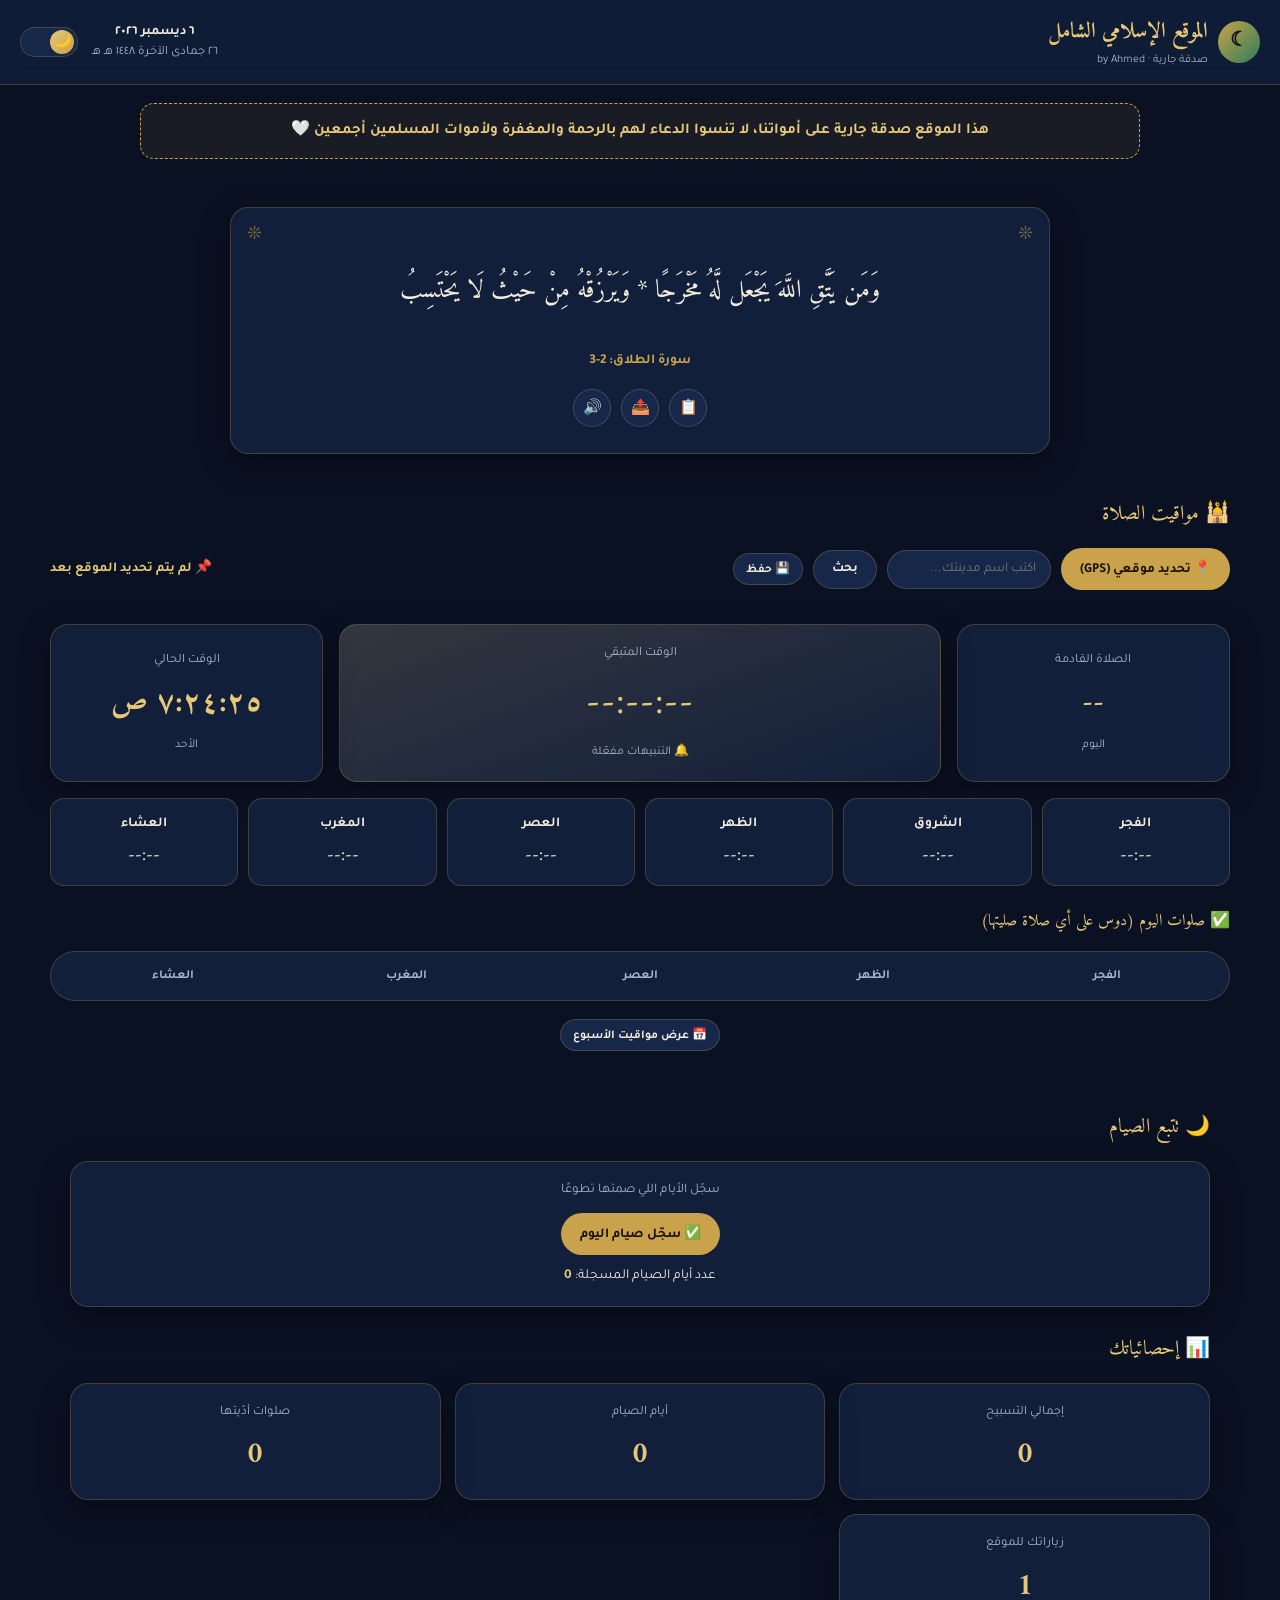
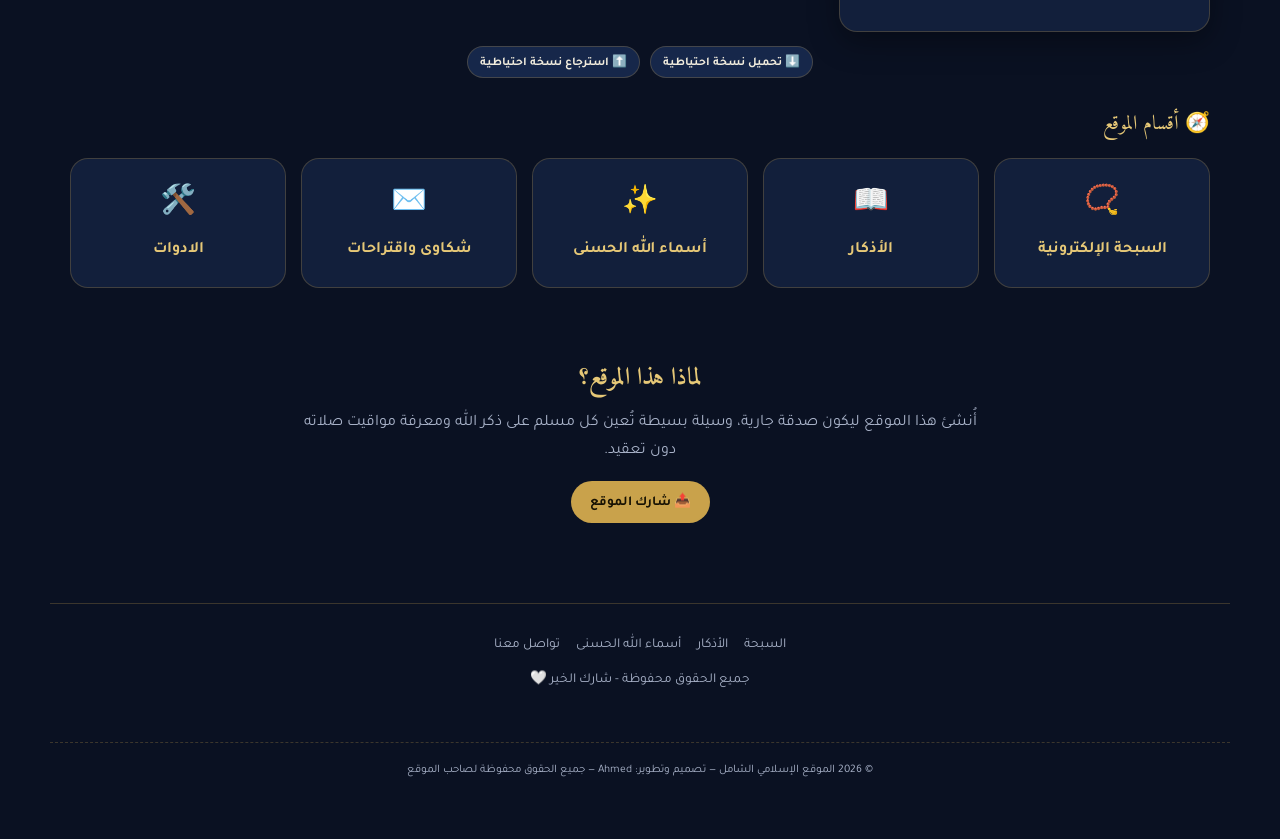
==== index.html @ 8b656dc0 "Update index.html" ====
<!DOCTYPE html>
<html lang="ar" dir="rtl">
<head>
<meta charset="UTF-8">
<meta name="viewport" content="width=device-width, initial-scale=1.0">
<title id="pageTitle">الرفيق للعبادات</title>
<link rel="icon" href="images/alrafeq.jpeg"
<meta name="description" content="موقع إسلامي شامل: مواقيت الصلاة حسب موقعك، سبحة إلكترونية، أذكار، أسماء الله الحسنى، وآيات يومية في مكان واحد.">
<meta name="author" content="Ahmed">
<link rel="manifest" href="manifest.json?v=5">
<meta name="theme-color" content="#c9a24b">
<link rel="stylesheet" href="style.css?v=5">
<!--
  هذا الموقع من إنشاء وتصميم: أحمد (Ahmed)
  جميع الحقوق محفوظة © 2026 - يُمنع نسخ أو إعادة نشر هذا الموقع دون إذن صاحبه
-->
  <meta name="google-site-verification" content="Eki-u81I8eUBsj-ojE4woTypHLMoVRRAi8y-f43pErY" />
</head>
<body data-theme="dark">

<header class="site-header">
  <div class="header-inner">
    <div class="brand">
      <div class="brand-emblem">☾</div>
      <div>
        <div class="brand-name">الموقع الإسلامي الشامل</div>
        <div class="brand-tag">صدقة جارية &middot; by Ahmed</div>
      </div>
    </div>
    <div class="header-controls">
      <div class="header-date">
        <b id="gregorianDate">--/--/----</b>
        <span id="hijriDate">-- -- ----هـ</span>
      </div>
      <button class="theme-toggle" id="themeToggle" aria-label="تبديل الوضع">
        <span class="knob"><i id="themeIcon">🌙</i></span>
      </button>
    </div>
  </div>
</header>

<div class="container">
  <div class="sadaqa-banner">
    هذا الموقع صدقة جارية على أمواتنا، لا تنسوا الدعاء لهم بالرحمة والمغفرة ولأموات المسلمين أجمعين 🤍
  </div>
</div>

<div class="container">
  <div class="eid-banner" id="eidBanner">
    اللَّهُ أَكْبَرُ اللَّهُ أَكْبَرُ لَا إِلَٰهَ إِلَّا اللَّهُ، وَاللَّهُ أَكْبَرُ، اللَّهُ أَكْبَرُ وَلِلَّهِ الْحَمْدُ 🌙 عيدكم مبارك
  </div>
</div>

<div class="container">
  <div class="ramadan-banner" id="ramadanBanner">
    🌙 رمضان مبارك، تقبل الله منا ومنكم الصيام والقيام
  </div>
</div>

<!-- 1. الآيات -->
<section class="verse-section container">
  <div class="verse-card">
    <div class="verse-text" id="verseText">جاري التحميل...</div>
    <div class="verse-source" id="verseSource"></div>
    <div class="verse-actions">
      <button class="icon-btn" id="copyVerseBtn" title="نسخ">📋</button>
      <button class="icon-btn" id="shareVerseBtn" title="مشاركة">📤</button>
      <button class="icon-btn" id="listenVerseBtn" title="استماع">🔊</button>
    </div>
  </div>
</section>

<!-- 2. مواقيت الصلاة -->
<section class="prayer-section container">
  <div class="section-title">🕌 مواقيت الصلاة</div>

  <div class="prayer-top">
    <div class="location-controls">
      <button class="btn primary" id="gpsBtn">📍 تحديد موقعي (GPS)</button>
      <input type="text" class="city-input" id="cityInput" placeholder="اكتب اسم مدينتك...">
      <button class="btn" id="citySearchBtn">بحث</button>
      <button class="btn small" id="saveCityBtn">💾 حفظ</button>
    </div>
    <div class="location-label" id="currentLocationLabel">📌 لم يتم تحديد الموقع بعد</div>
  </div>

  <div class="saved-cities" id="savedCitiesRow"></div>

  <div class="prayer-flex">
    <div class="side-card">
      <span class="label">الصلاة القادمة</span>
      <span class="value" id="nextPrayerName">--</span>
      <span class="sub">اليوم</span>
    </div>
    <div class="side-card next-prayer-card">
      <span class="label">الوقت المتبقي</span>
      <span class="countdown" id="countdownDisplay">--:--:--</span>
      <span class="sub" id="dndSub">🔔 التنبيهات مفعّلة</span>
    </div>
    <div class="side-card">
      <span class="label">الوقت الحالي</span>
      <span class="value" id="clockNow">--:--:--</span>
      <span class="sub" id="dayName">--</span>
    </div>
  </div>

  <div class="times-grid" id="timesGrid" style="margin-top:16px;">
    <div class="time-cell"><div class="p-name">الفجر</div><div class="p-time" id="t-fajr">--:--</div></div>
    <div class="time-cell"><div class="p-name">الشروق</div><div class="p-time" id="t-sunrise">--:--</div></div>
    <div class="time-cell"><div class="p-name">الظهر</div><div class="p-time" id="t-dhuhr">--:--</div></div>
    <div class="time-cell"><div class="p-name">العصر</div><div class="p-time" id="t-asr">--:--</div></div>
    <div class="time-cell"><div class="p-name">المغرب</div><div class="p-time" id="t-maghrib">--:--</div></div>
    <div class="time-cell"><div class="p-name">العشاء</div><div class="p-time" id="t-isha">--:--</div></div>
  </div>

  <div class="progress-section">
    <div class="section-title" style="font-size:1rem;">✅ صلوات اليوم (دوس على أي صلاة صليتها)</div>
    <div class="progress-bar-wrap" id="progressBar">
      <button class="progress-step" data-prayer="fajr">الفجر</button>
      <button class="progress-step" data-prayer="dhuhr">الظهر</button>
      <button class="progress-step" data-prayer="asr">العصر</button>
      <button class="progress-step" data-prayer="maghrib">المغرب</button>
      <button class="progress-step" data-prayer="isha">العشاء</button>
    </div>
  </div>

  <div class="weekly-toggle">
    <button class="btn small" id="weeklyToggleBtn">📅 عرض مواقيت الأسبوع</button>
  </div>
  <div class="weekly-table-wrap" id="weeklyTableWrap">
    <table class="weekly" id="weeklyTable">
      <thead><tr><th>اليوم</th><th>الفجر</th><th>الظهر</th><th>العصر</th><th>المغرب</th><th>العشاء</th></tr></thead>
      <tbody id="weeklyTableBody"></tbody>
    </table>
  </div>

  <div class="friday-banner" id="fridayBanner">
    🌙 اليوم جمعة مباركة، أكثروا من الصلاة على النبي ﷺ ولا تنسوا قراءة سورة الكهف
  </div>
</section>

<!-- 3. تتبع الصيام -->
<section class="container" style="margin-top:26px;">
  <div class="section-title">🌙 تتبع الصيام</div>
  <div class="tool-card" style="max-width:100%; text-align:center;">
    <p style="font-size:.82rem; color:var(--text-dim); margin-bottom:10px;">سجّل الأيام اللي صمتها تطوعًا</p>
    <button class="btn primary" id="markFastingBtn">✅ سجّل صيام اليوم</button>
    <p style="margin-top:10px; font-size:.85rem;">عدد أيام الصيام المسجلة: <b id="fastingCount" style="color:var(--gold-bright);">0</b></p>
  </div>
</section>

<!-- 4. إحصائيات -->
<section class="container" style="margin-top:26px;">
  <div class="section-title">📊 إحصائياتك</div>
  <div class="stats-grid">
    <div class="side-card"><span class="label">إجمالي التسبيح</span><span class="value" id="statTasbih">0</span></div>
    <div class="side-card"><span class="label">أيام الصيام</span><span class="value" id="statFasting">0</span></div>
    <div class="side-card"><span class="label">صلوات أدّيتها</span><span class="value" id="statPrayers">0</span></div>
    <div class="side-card"><span class="label">زياراتك للموقع</span><span class="value" id="statVisits">0</span></div>
  </div>
  <div class="backup-row">
    <button class="btn small" id="exportStatsBtn">⬇️ تحميل نسخة احتياطية</button>
    <button class="btn small" id="importStatsBtn">⬆️ استرجاع نسخة احتياطية</button>
    <input type="file" id="importStatsFile" accept=".json" style="display:none;">
  </div>
</section>

<!-- 5. أقسام الموقع -->
<section class="container" style="margin-top:30px;">
  <div class="section-title">🧭 أقسام الموقع</div>
  <div class="nav-cards">
    <a class="nav-card" href="tasbih.html"><div class="emoji">📿</div><div class="title">السبحة الإلكترونية</div></a>
    <a class="nav-card" href="azkar.html"><div class="emoji">📖</div><div class="title">الأذكار</div></a>
    <a class="nav-card" href="asma.html"><div class="emoji">✨</div><div class="title">أسماء الله الحسنى</div></a>
    <a class="nav-card" href="contact.html"><div class="emoji">✉️</div><div class="title">شكاوى واقتراحات</div></a>
    <a class="nav-card" href="tools.html"><div class="emoji">🛠️</div><div class="title">الادوات</div></a> 
  </div>
</section>

<section class="container why-section">
  <h2>لماذا هذا الموقع؟</h2>
  <p>أُنشئ هذا الموقع ليكون صدقة جارية، وسيلة بسيطة تُعين كل مسلم على ذكر الله ومعرفة مواقيت صلاته دون تعقيد.</p>
  <button class="btn primary" id="shareSiteBtn" style="margin-top:16px;">📤 شارك الموقع</button>
</section>

<footer class="site-footer container">
  <div class="footer-links">
    <a href="tasbih.html">السبحة</a>
    <a href="azkar.html">الأذكار</a>
    <a href="asma.html">أسماء الله الحسنى</a>
    <a href="contact.html">تواصل معنا</a>
  </div>
  <p>جميع الحقوق محفوظة - شارك الخير 🤍</p>
</footer>

<div class="copyright-footer container">
  © 2026 الموقع الإسلامي الشامل — تصميم وتطوير: Ahmed — جميع الحقوق محفوظة لصاحب الموقع
</div>

<div class="toast" id="toastBox"></div>

<audio id="audioMohamed" src="audio/Mohamed.mp3" preload="auto"></audio>
<audio id="audioAdhan" src="audio/azan.mp3" preload="auto"></audio>
<audio id="audioNearFajr" src="audio/fajr_near.mp3" preload="auto"></audio>
<audio id="audioNearDhuhr" src="audio/dhuhr_near.mp3" preload="auto"></audio>
<audio id="audioNearAsr" src="audio/asr_near.mp3" preload="auto"></audio>
<audio id="audioNearMaghrib" src="audio/maghrib_near.mp3" preload="auto"></audio>
<audio id="audioNearIsha" src="audio/isha_near.mp3" preload="auto"></audio>
<script src="script.js?v=5"></script>
</body>
</html>
---- style.css ----
/* ===================================================================
   الموقع الإسلامي الشامل - style.css
   نظام الألوان: أزرق ليلي غامق + دهبي هادي + أخضر زيتوني (وضع ليلي)
                 ورقي/عاجي + دهبي هادي (وضع نهاري)
=================================================================== */

@import url('https://fonts.googleapis.com/css2?family=Amiri:wght@400;700&family=Tajawal:wght@300;400;500;700;900&display=swap');

:root{
  /* -------- Dark (default) -------- */
  --bg-1:#0a1122;
  --bg-2:#101b33;
  --bg-gradient: radial-gradient(1200px 600px at 80% -10%, #16233f 0%, transparent 60%),
                 linear-gradient(180deg, #0a1122 0%, #0d1730 100%);
  --surface: #121f3b;
  --surface-2: #16274a;
  --border: rgba(201,162,75,.25);
  --text: #f1ecdd;
  --text-dim: #a9b3c9;
  --gold: #c9a24b;
  --gold-bright: #e6c877;
  --green: #2e7d5b;
  --green-bright:#3fa578;
  --danger:#c0524a;
  --shadow: 0 10px 30px rgba(0,0,0,.35);
  --radius: 18px;
  --font-display: 'Amiri', serif;
  --font-body: 'Tajawal', sans-serif;
}

[data-theme="light"]{

  /* 🎯 خلفية شبه الصورة بالظبط */
  --bg-1: #f3f4f6;
  --bg-2: #e5e7eb;

  /* ❌ مفيش جراديانت عشان ميبهتش */
  --bg-gradient: none;

  /* 📦 الكروت */
  --surface: #ffffff;
  --surface-2: #f9fafb;

  /* ✍️ النص */
  --text: #1f2937;
  --text-dim: #6b7280;

  /* 🌿 أخضر إسلامي */
  --green: #006c35;
  --green-bright: #009e60;

  /* 🟡 الأصفر */
  --gold: #facc15;
  --gold-bright: #fbbf24;

  --border: #e5e7eb;
  --danger: #ef4444;

  --shadow: 0 5px 15px rgba(0,0,0,0.05);
}
*{ box-sizing:border-box; margin:0; padding:0; }

html{ scroll-behavior:smooth; }

body{
  font-family: var(--font-body);
  background:  var(--bg-1);
  background-attachment: fixed;
  color: var(--text);
  direction: rtl;
  line-height:1.7;
  transition: background .5s ease, color .5s ease;
  min-height:100vh;
  padding-bottom: 40px;
}

a{ color:inherit; text-decoration:none; }
ul{ list-style:none; }
button{ font-family:inherit; cursor:pointer; border:none; background:none; color:inherit; }
img{ max-width:100%; display:block; }

::selection{ background: var(--gold); color:#100c02; }

:focus-visible{ outline: 2px solid var(--gold-bright); outline-offset: 3px; border-radius: 6px; }

.container{ max-width: 1180px; margin: 0 auto; padding: 0 20px; }

/* =============== خط زخرفي فاصل =============== */
.ornament-divider{
  display:flex; align-items:center; gap:12px; justify-content:center;
  color: var(--gold); opacity:.8; margin: 8px 0;
}
.ornament-divider::before, .ornament-divider::after{
  content:''; flex:1; height:1px;
  background: linear-gradient(90deg, transparent, var(--border), transparent);
}

/* =============== Header =============== */
.site-header{
  position: sticky; top:0; z-index: 50;
  backdrop-filter: blur(10px);
  background: color-mix(in srgb, var(--surface) 82%, transparent);
  border-bottom: 1px solid var(--border);
}
.header-inner{
  display:flex; align-items:center; justify-content:space-between;
  padding: 14px 20px; gap: 16px; flex-wrap: wrap;
}
.brand{ display:flex; align-items:center; gap:10px; }
.brand-emblem{
  width:42px; height:42px; border-radius:50%;
  display:flex; align-items:center; justify-content:center;
  background: linear-gradient(135deg, var(--gold), var(--green));
  color:#12100a; font-size:20px; font-weight:900; font-family: var(--font-display);
}
.brand-name{ font-family: var(--font-display); font-size: 1.35rem; font-weight:700; color: var(--gold-bright); }
.brand-tag{ font-size:.72rem; color: var(--text-dim); }

.header-controls{ display:flex; align-items:center; gap:14px; }

.header-date{ text-align:center; font-size:.8rem; color: var(--text-dim); line-height:1.5; }
.header-date b{ color: var(--text); font-weight:700; display:block; font-size:.85rem; }

/* -------- زرار الهلال/الشمس -------- */
.theme-toggle{
  position: relative; width:58px; height:30px; border-radius:20px;
  background: var(--surface-2); border:1px solid var(--border);
  display:flex; align-items:center; padding:3px;
}
.theme-toggle .knob{
  width:24px; height:24px; border-radius:50%;
  background: linear-gradient(135deg, var(--gold-bright), var(--gold));
  display:flex; align-items:center; justify-content:center; font-size:13px;
  transition: transform .45s cubic-bezier(.68,-0.4,.27,1.4), background .4s ease;
  transform: translateX(0);
}
[data-theme="light"] .theme-toggle .knob{ transform: translateX(-28px); background: linear-gradient(135deg, #ffd76a, #ffb347); }
.theme-toggle .knob i{ transition: transform .4s ease, opacity .3s; }

/* =============== Sadaqa Banner =============== */
.sadaqa-banner{
  margin: 18px auto; max-width: 1000px;
  border: 1px dashed var(--gold);
  border-radius: 14px;
  padding: 14px 18px;
  text-align:center;
  background: color-mix(in srgb, var(--gold) 8%, transparent);
  color: var(--gold-bright);
  font-weight:700;
  font-size: .95rem;
}

/* =============== Verse / Hadith Rotator =============== */
.verse-section{ padding: 30px 0 10px; }
.verse-card{
  position:relative;
  max-width: 820px; margin: 0 auto;
  background: var(--surface);
  border: 1px solid var(--border);
  border-radius: var(--radius);
  box-shadow: var(--shadow);
  padding: 38px 30px 26px;
  text-align:center;
  overflow:hidden;
}
.verse-card::before, .verse-card::after{
  content:'❊'; position:absolute; color:var(--gold); opacity:.5; font-size:1.1rem;
}
.verse-card::before{ top:14px; right:16px; }
.verse-card::after{ top:14px; left:16px; }
.verse-text{
  font-family: var(--font-display);
  font-size: clamp(1.15rem, 2.4vw, 1.6rem);
  color: var(--text);
  min-height: 90px;
  display:flex; align-items:center; justify-content:center;
  transition: opacity .5s ease, transform .5s ease;
}
.verse-text.fade{ opacity:0; transform: translateY(6px); }
.verse-source{ margin-top:14px; color: var(--gold); font-size:.85rem; font-weight:700; }
.verse-actions{ display:flex; gap:10px; justify-content:center; margin-top:16px; }
.icon-btn{
  width:38px; height:38px; border-radius:50%;
  background: var(--surface-2); border:1px solid var(--border);
  display:flex; align-items:center; justify-content:center;
  transition: transform .2s ease, background .2s ease; font-size:.95rem;
}
.icon-btn:hover{ transform: translateY(-2px); background: color-mix(in srgb, var(--gold) 18%, var(--surface-2)); }

/* =============== Prayer Times Section =============== */
.prayer-section{ padding: 34px 0; }
.prayer-top{
  display:flex; flex-wrap:wrap; align-items:center; justify-content:space-between; gap:16px;
  margin-bottom: 18px;
}
.location-controls{ display:flex; gap:10px; flex-wrap:wrap; align-items:center; }
.btn{
  padding:10px 18px; border-radius: 30px; font-weight:700; font-size:.85rem;
  border:1px solid var(--border); background: var(--surface-2); color: var(--text);
  display:inline-flex; align-items:center; gap:8px; transition: all .25s ease;
}
.btn:hover{ background: var(--gold); color:#171203; border-color: var(--gold); }
.btn.primary{ background: var(--gold); color:#171203; }
.btn.primary:hover{ background: var(--gold-bright); }
.btn.small{ padding:7px 12px; font-size:.75rem; }
.city-input{
  padding:10px 14px; border-radius:30px; border:1px solid var(--border);
  background: var(--surface-2); color:var(--text); font-family:inherit; min-width:160px;
}
.location-label{ font-size:.85rem; color: var(--gold-bright); font-weight:700; }

.prayer-flex{
  display:grid; grid-template-columns: 1fr 2.2fr 1fr; gap:16px; align-items:stretch;
}
@media (max-width: 480px){
  .prayer-flex{ grid-template-columns: 1fr 1.6fr 1fr; gap:8px; }
  .side-card{ padding:10px 6px; }
  .side-card .value{ font-size:1.1rem; }
  .countdown{ font-size:1.35rem; }
  .side-card .label{ font-size:.65rem; }
  .side-card .sub{ font-size:.62rem; }
}

.side-card{
  background: var(--surface); border:1px solid var(--border); border-radius: var(--radius);
  padding: 18px; display:flex; flex-direction:column; align-items:center; justify-content:center;
  gap:6px; text-align:center; box-shadow: var(--shadow);
}
.side-card .label{ color: var(--text-dim); font-size:.8rem; }
.side-card .value{ font-family: var(--font-display); font-size: 1.9rem; color: var(--gold-bright); font-weight:700; }
.side-card .sub{ font-size:.75rem; color: var(--text-dim); }

.next-prayer-card{ background: linear-gradient(160deg, color-mix(in srgb, var(--gold) 18%, var(--surface)), var(--surface)); }
.countdown{ font-family: var(--font-display); font-size: 2.4rem; color: var(--gold-bright); letter-spacing: 1px; }

/* -------- مواقيت الصلاة: تفضل صف واحد زي الشاشة الكبيرة، وتتحول لسحب أفقي على الموبايل بدل ما تترتب عمودين -------- */
.times-grid{
  display:grid; grid-template-columns: repeat(6, 1fr); gap:10px;
}
@media (max-width: 700px){
  .times-grid{
    display:flex; overflow-x:auto; gap:8px; padding-bottom:6px;
    -webkit-overflow-scrolling: touch; scrollbar-width: thin;
  }
  .times-grid .time-cell{ min-width: 82px; flex-shrink:0; }
}
.time-cell{
  background: var(--surface); border:1px solid var(--border); border-radius: 14px;
  padding: 14px 6px; text-align:center; transition: all .3s ease;
}
.time-cell.active{
  background: linear-gradient(160deg, var(--gold), var(--gold-bright)); color:#171203; border-color: transparent;
  transform: translateY(-3px); box-shadow: var(--shadow);
}
.time-cell .p-name{ font-size:.85rem; font-weight:700; }
.time-cell .p-time{ font-family: var(--font-display); font-size:1.15rem; margin-top:4px; }

/* =============== Daily progress bar =============== */
.progress-section{ margin-top:22px; }
.progress-bar-wrap{
  background: var(--surface); border:1px solid var(--border); border-radius: 40px;
  padding: 8px; display:flex; gap:6px;
}
.progress-step{
  flex:1; text-align:center; padding:9px 4px; border-radius: 30px; font-size:.78rem; font-weight:700;
  background: transparent; color: var(--text-dim); transition: all .25s ease;
}
.progress-step.done{ background: linear-gradient(135deg, var(--green), var(--green-bright)); color:#fff; }

/* =============== Weekly table =============== */
.weekly-toggle{ text-align:center; margin-top:18px; }
.weekly-table-wrap{ overflow-x:auto; margin-top:14px; display:none; }
.weekly-table-wrap.open{ display:block; }
table.weekly{ width:100%; border-collapse: collapse; background: var(--surface); border-radius: var(--radius); overflow:hidden; }
table.weekly th, table.weekly td{ padding:10px 8px; text-align:center; font-size:.8rem; border-bottom:1px solid var(--border); }
table.weekly th{ background: var(--surface-2); color: var(--gold-bright); }

/* =============== Friday Banner =============== */
.friday-banner{
  display:none; margin-top:20px; text-align:center; padding:16px; border-radius: var(--radius);
  background: linear-gradient(135deg, color-mix(in srgb, var(--green) 25%, transparent), transparent);
  border: 1px solid var(--green);
  color: var(--green-bright); font-weight:700;
}
.friday-banner.show{ display:block; }

/* =============== Duha toast / generic toast =============== */
.toast{
  position: fixed; bottom: 22px; right: 22px; z-index: 200;
  background: var(--surface); border:1px solid var(--gold); border-radius: 14px;
  padding: 14px 18px; box-shadow: var(--shadow); max-width: 300px;
  transform: translateY(120%); opacity:0; transition: all .4s cubic-bezier(.2,.9,.3,1.2);
  font-size:.85rem;
}
.toast.show{ transform: translateY(0); opacity:1; }

/* =============== Quick tools (date converter + DND) =============== */
.tools-row{ display:flex; gap:14px; flex-wrap:wrap; margin-top:24px; }
.tool-card{
  flex:1; min-width:240px; background: var(--surface); border:1px solid var(--border);
  border-radius: var(--radius); padding: 18px; box-shadow: var(--shadow);
}
.tool-card h3{ font-family: var(--font-display); color: var(--gold-bright); margin-bottom:10px; font-size:1.05rem; }
.tool-card input, .tool-card select{
  width:100%; padding:9px 12px; border-radius:10px; border:1px solid var(--border);
  background: var(--surface-2); color: var(--text); margin-bottom:8px; font-family:inherit;
}
.dnd-row{ display:flex; align-items:center; justify-content:space-between; }
.switch{ position:relative; width:46px; height:26px; border-radius:20px; background:var(--surface-2); border:1px solid var(--border); }
.switch .dot{ position:absolute; top:2px; right:2px; width:20px; height:20px; border-radius:50%; background:var(--gold); transition: transform .3s ease; }
.switch.active .dot{ transform: translateX(-20px); background:var(--green-bright); }

/* =============== Why this site =============== */
.why-section{ margin-top: 40px; text-align:center; padding: 30px 0; }
.why-section h2{ font-family: var(--font-display); color: var(--gold-bright); font-size:1.5rem; margin-bottom:12px; }
.why-section p{ max-width:700px; margin:0 auto; color: var(--text-dim); }

/* =============== Quick nav cards =============== */
.nav-cards{ display:grid; grid-template-columns: repeat(auto-fit, minmax(200px,1fr)); gap:15px; }
@media (max-width: 480px){
  .nav-cards{ grid-template-columns: repeat(2, 1fr); gap:10px; }
  .nav-card{ padding: 16px 8px; }
  .nav-card .emoji{ font-size:1.4rem; margin-bottom:4px; }
  .nav-card .title{ font-size:.82rem; }
}
.nav-card{
  background: var(--surface); border:1px solid var(--border); border-radius: var(--radius);
  padding: 22px 12px; text-align:center; transition: all .3s ease;
}
.nav-card:hover{ transform: translateY(-5px); border-color: var(--gold); box-shadow: var(--shadow); }
.nav-card .emoji{ font-size:1.8rem; margin-bottom:8px; }
.nav-card .title{ font-weight:700; color: var(--gold-bright); }

/* =============== Footer =============== */
.site-footer{
  margin-top: 50px; padding: 30px 0; text-align:center;
  border-top: 1px solid var(--border); color: var(--text-dim); font-size:.85rem;
}
.footer-links{ display:flex; gap:16px; justify-content:center; margin-bottom:12px; flex-wrap:wrap; }
.footer-links a:hover{ color: var(--gold); }

/* =============== Section title =============== */
.section-title{
  display:flex; align-items:center; gap:10px; margin-bottom:16px;
  font-family: var(--font-display); font-size:1.25rem; color: var(--gold-bright);
}

/* Animations */
@keyframes pulse{ 0%,100%{ opacity:1 } 50%{ opacity:.55 } }
.pulse{ animation: pulse 2s ease-in-out infinite; }

@media (prefers-reduced-motion: reduce){
  *{ animation-duration: .001s !important; transition-duration: .001s !important; }
}

/* =============== إضافات المرحلة الشاملة =============== */

.eid-banner, .ramadan-banner{
  display:none; margin: 14px auto; max-width: 1000px; text-align:center;
  padding: 16px; border-radius: 14px; font-weight:700;
  background: linear-gradient(135deg, color-mix(in srgb, var(--green) 20%, transparent), color-mix(in srgb, var(--gold) 15%, transparent));
  border: 1px solid var(--gold); color: var(--gold-bright);
}
.eid-banner.show, .ramadan-banner.show{ display:block; }
.ramadan-times{ margin-top:8px; font-size:.85rem; color: var(--text-dim); font-weight:400; }

.qibla-card{ background: var(--surface); border:1px solid var(--border); border-radius: var(--radius); padding: 24px; text-align:center; box-shadow: var(--shadow); }
.qibla-compass{ margin-top:20px; }
.qibla-compass.hidden{ display:none; }
.compass-circle{
  width: 180px; height: 180px; border-radius: 50%; margin: 0 auto;
  border: 3px solid var(--gold); position:relative; background: var(--surface-2);
  display:flex; align-items:center; justify-content:center;
}
.compass-needle{ font-size: 2rem; position:absolute; top:8px; transition: transform .3s ease; }
#qiblaDegree{ margin-top:14px; font-family: var(--font-display); font-size:1.3rem; color: var(--gold-bright); }
.qibla-note{ font-size:.78rem; color: var(--text-dim); margin-top:8px; max-width:320px; margin-inline:auto; }

.saved-cities{ display:flex; gap:8px; flex-wrap:wrap; margin-bottom:16px; }
.saved-city-chip{
  padding:6px 14px; border-radius:20px; background: var(--surface-2); border:1px solid var(--border);
  font-size:.78rem; display:flex; align-items:center; gap:6px;
}
.saved-city-chip button{ color: var(--danger); font-weight:900; }

textarea#duaTextarea{
  width:100%; padding:12px; border-radius:12px; border:1px solid var(--border);
  background: var(--surface-2); color: var(--text); font-family:inherit; resize:vertical;
}
.dua-list{ margin-top:14px; display:flex; flex-direction:column; gap:8px; }
.dua-item{
  background: var(--surface-2); border:1px solid var(--border); border-radius:10px; padding:10px 14px;
  display:flex; justify-content:space-between; align-items:center; gap:10px; font-size:.85rem;
}
.dua-item button{ color: var(--danger); font-size:1.1rem; }

.stats-grid{ display:grid; grid-template-columns: repeat(3,1fr); gap:14px; margin-top:14px; }
@media (max-width:600px){ .stats-grid{ grid-template-columns: 1fr; } }

/* =============== زرار العودة الكبير (للصفحات الفرعية) =============== */
.big-back-wrap{ display:flex; justify-content:center; padding: 16px 0 6px; }
.big-back-btn{
  display:flex; align-items:center; gap:10px; padding: 12px 30px; border-radius: 40px;
  background: linear-gradient(135deg, var(--gold), var(--gold-bright)); color:#171203;
  font-weight:900; font-size: 1rem; box-shadow: var(--shadow); transition: transform .25s ease;
}
.big-back-btn:hover{ transform: translateY(-2px) scale(1.03); }

/* =============== فوتر حقوق الملكية =============== */
.copyright-footer{
  text-align:center; padding: 18px 0; font-size:.72rem; color: var(--text-dim);
  border-top: 1px dashed var(--border); margin-top: 20px;
}

/* =============== إحصائيات: أزرار نسخ احتياطي =============== */
.backup-row{ display:flex; gap:10px; margin-top:14px; flex-wrap:wrap; justify-content:center; }
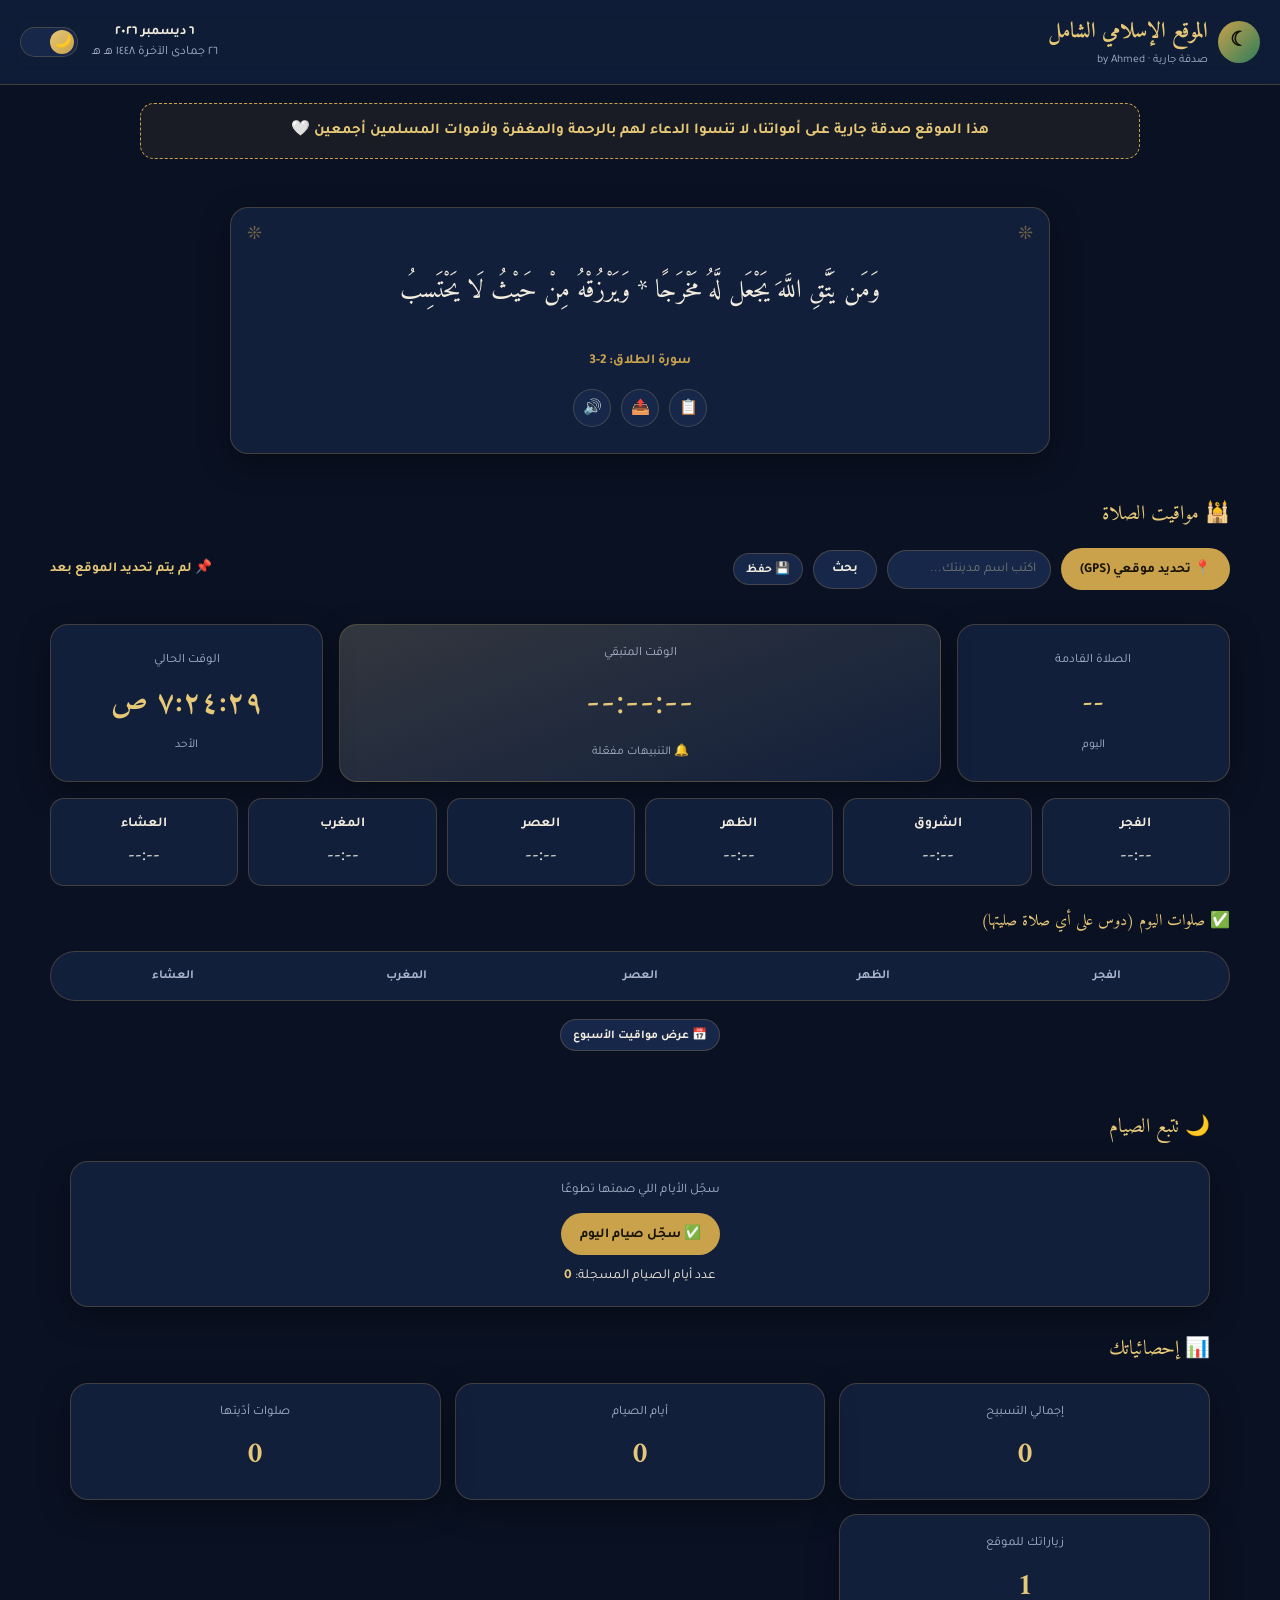
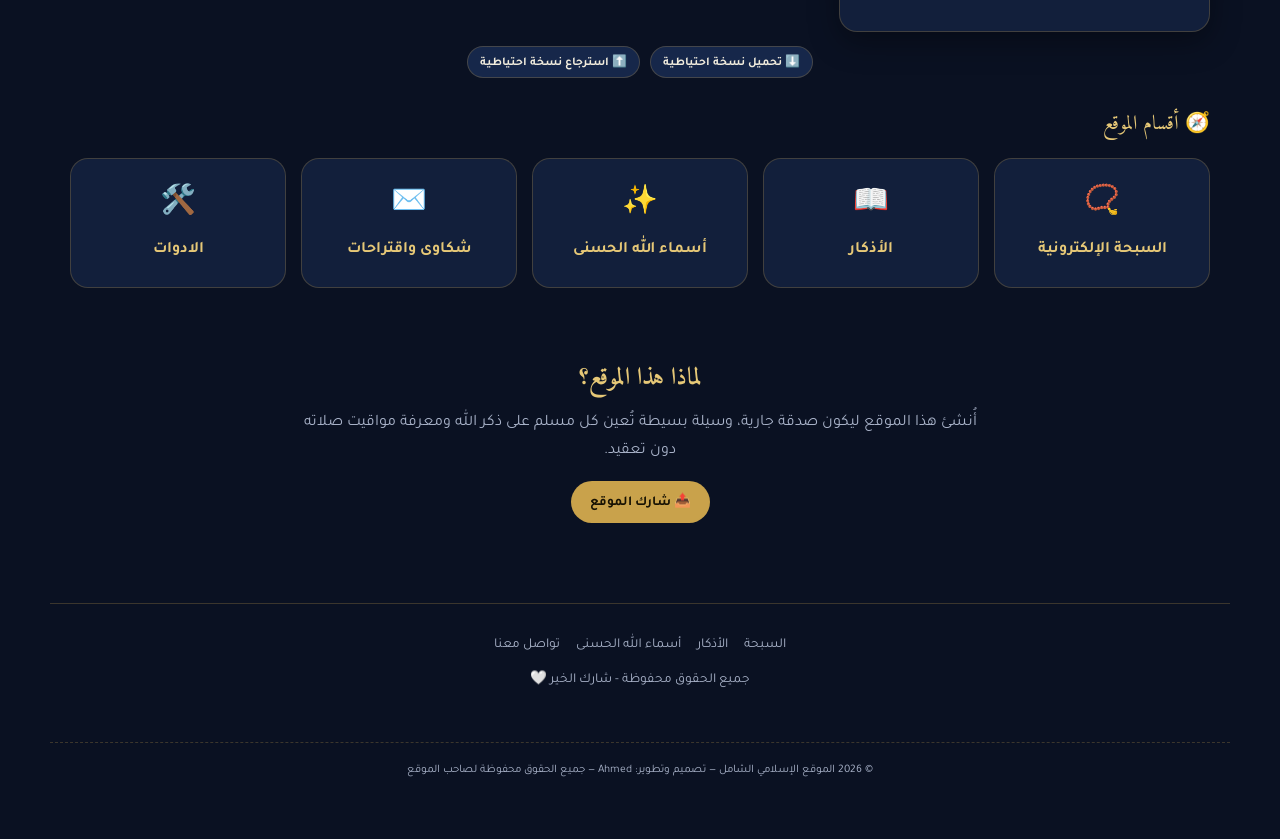
==== commit 9540fa52: "Update index.html" ====
--- a/index.html
+++ b/index.html
@@ -1,6 +1,15 @@
 <!DOCTYPE html>
 <html lang="ar" dir="rtl">
 <head>
+  <!-- Google tag (gtag.js) -->
+<script async src="https://www.googletagmanager.com/gtag/js?id=G-66PQ408633"></script>
+<script>
+  window.dataLayer = window.dataLayer || [];
+  function gtag(){dataLayer.push(arguments);}
+  gtag('js', new Date());
+
+  gtag('config', 'G-66PQ408633');
+</script>
 <meta charset="UTF-8">
 <meta name="viewport" content="width=device-width, initial-scale=1.0">
 <title id="pageTitle">الرفيق للعبادات</title>
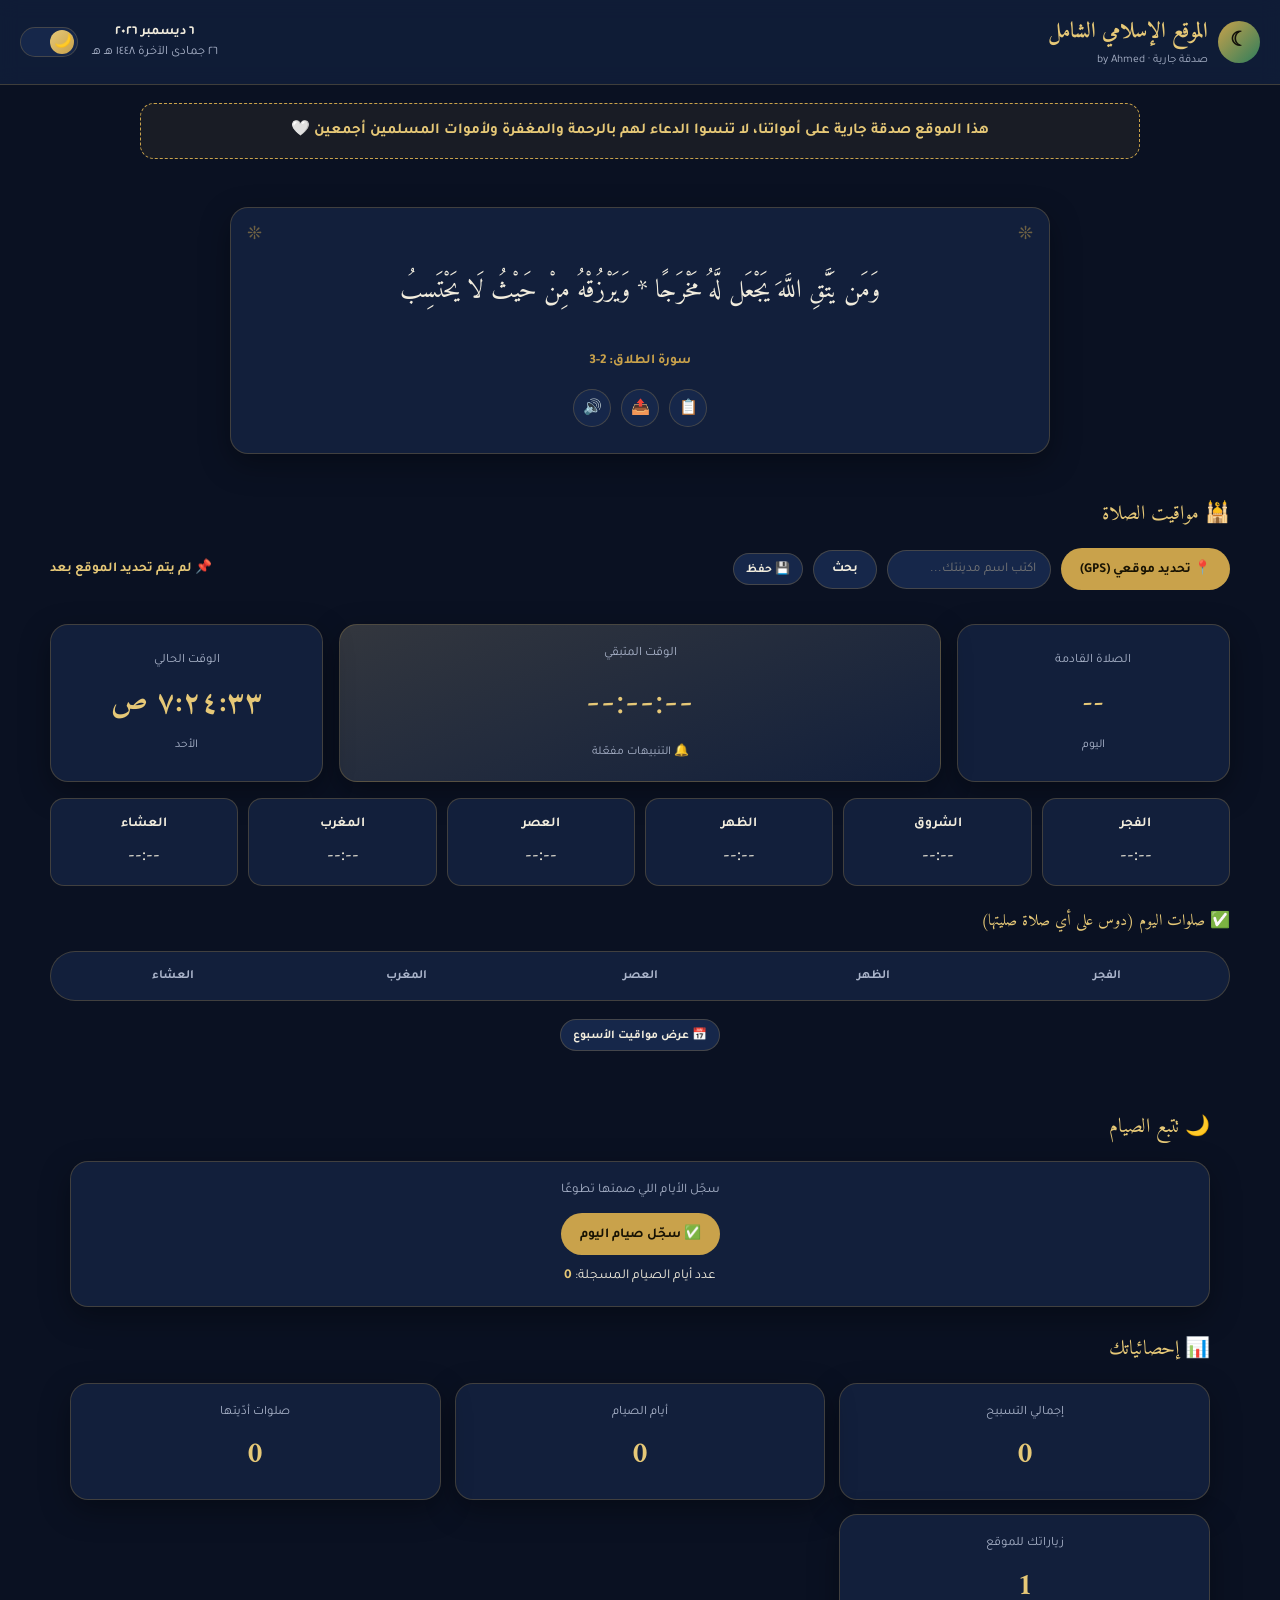
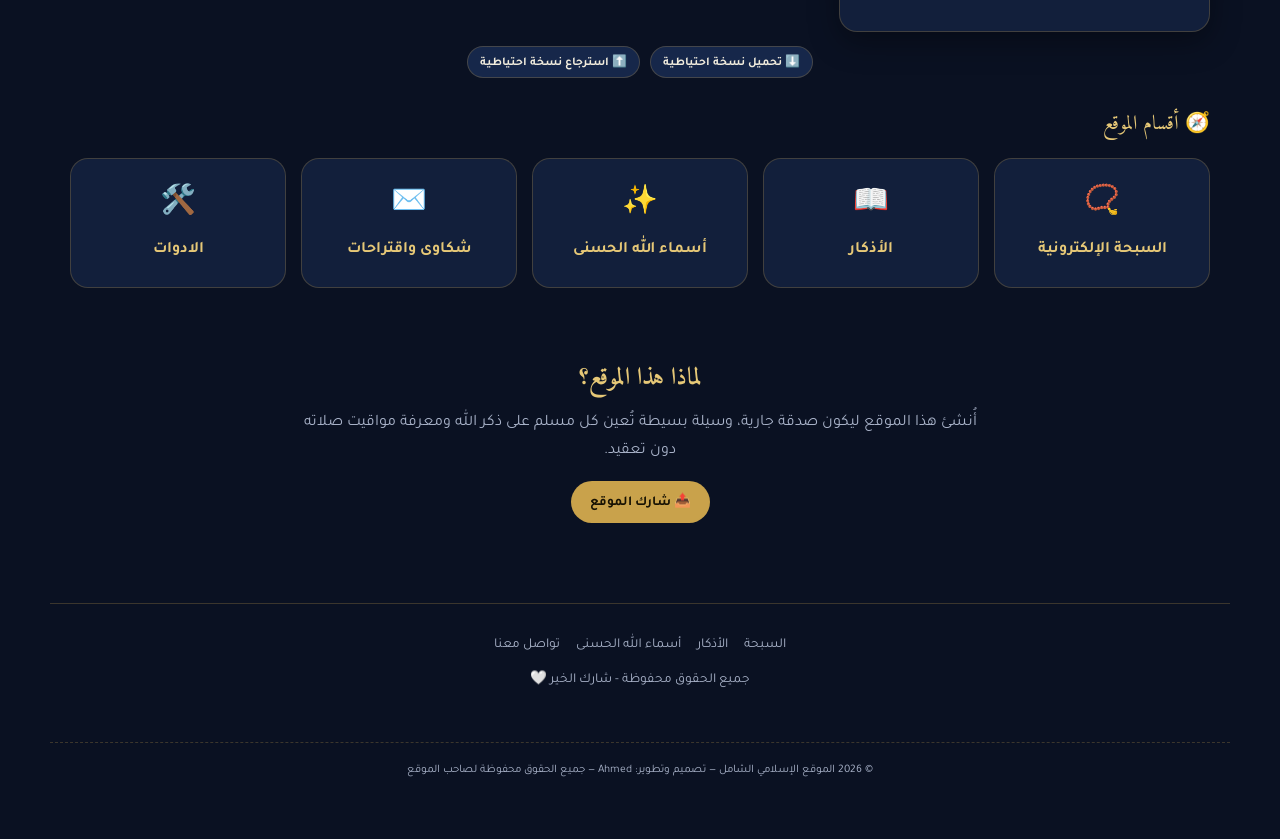
==== commit 3e2cd10a: "Update index.html" ====
--- a/index.html
+++ b/index.html
@@ -15,6 +15,7 @@
 <title id="pageTitle">الرفيق للعبادات</title>
 <link rel="icon" href="images/alrafeq.jpeg"
 <meta name="description" content="موقع إسلامي شامل: مواقيت الصلاة حسب موقعك، سبحة إلكترونية، أذكار، أسماء الله الحسنى، وآيات يومية في مكان واحد.">
+<meta name="keywords" content="ازكار , سبحة الكترونية, رفيق الاسلامي, رفيق للعبادات">
 <meta name="author" content="Ahmed">
 <link rel="manifest" href="manifest.json?v=5">
 <meta name="theme-color" content="#c9a24b">
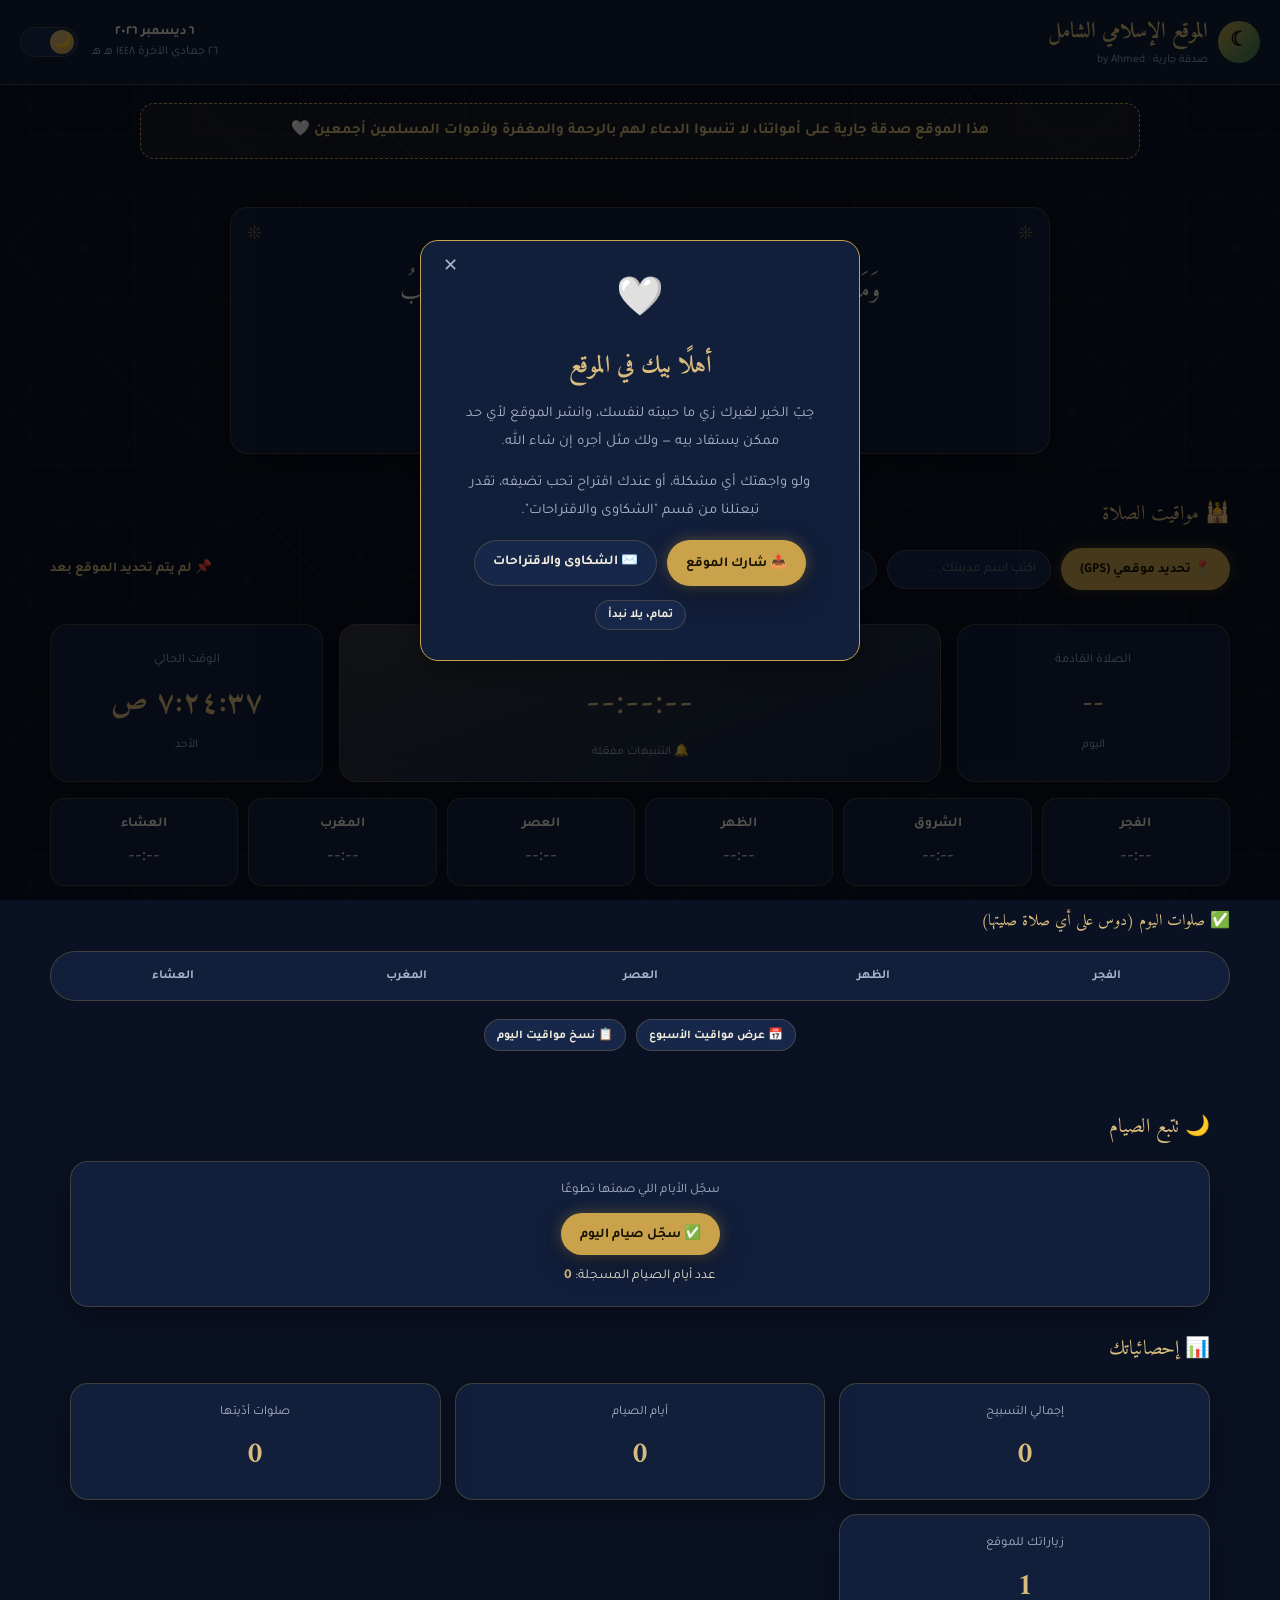
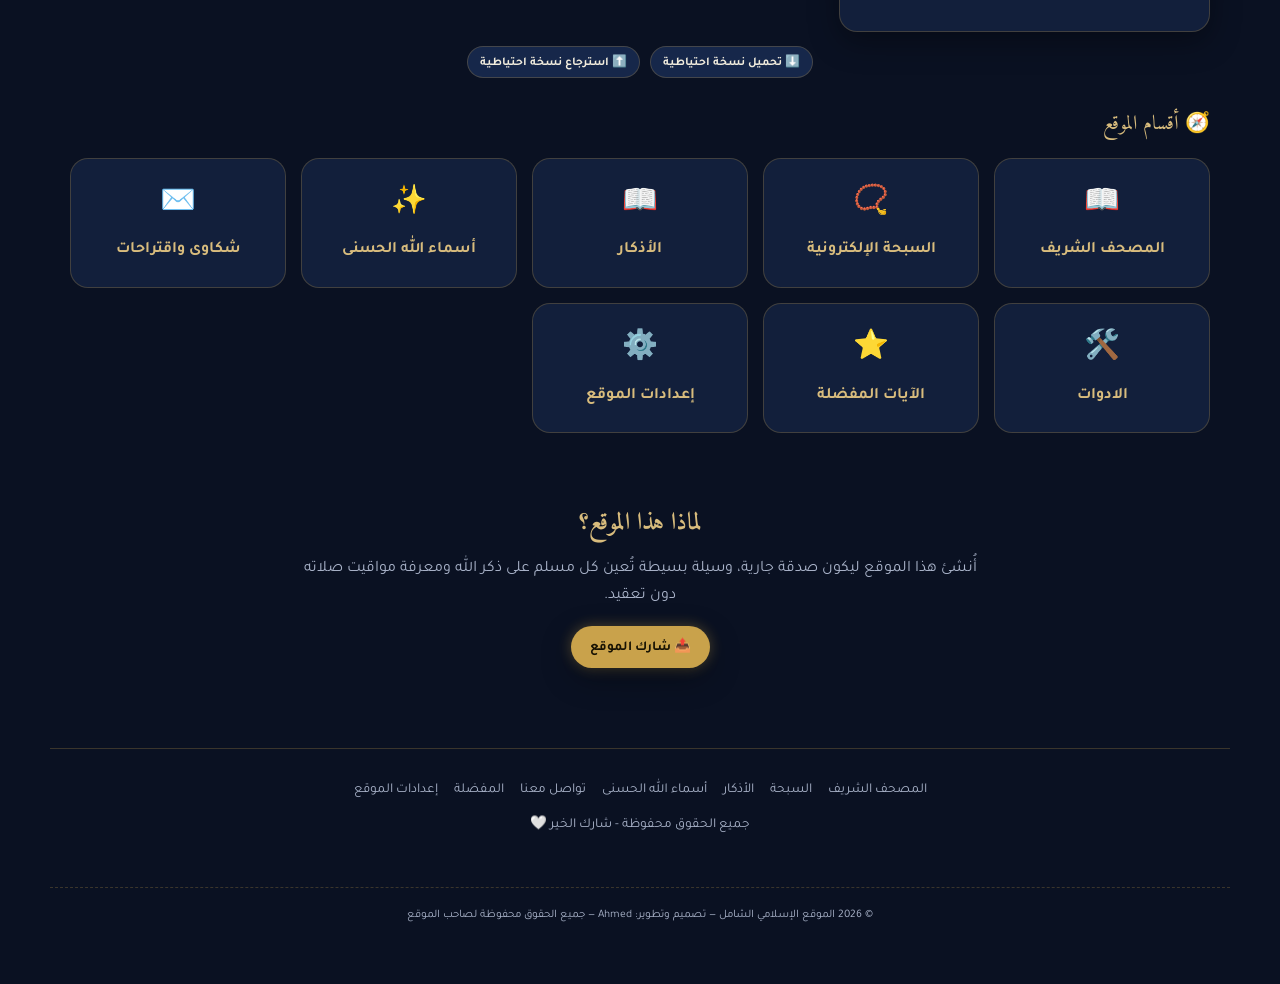
==== commit 54731490: "Add files via upload" ====
--- a/index.html
+++ b/index.html
@@ -1,32 +1,38 @@
 <!DOCTYPE html>
 <html lang="ar" dir="rtl">
 <head>
-  <!-- Google tag (gtag.js) -->
-<script async src="https://www.googletagmanager.com/gtag/js?id=G-66PQ408633"></script>
-<script>
-  window.dataLayer = window.dataLayer || [];
-  function gtag(){dataLayer.push(arguments);}
-  gtag('js', new Date());
-
-  gtag('config', 'G-66PQ408633');
-</script>
 <meta charset="UTF-8">
 <meta name="viewport" content="width=device-width, initial-scale=1.0">
 <title id="pageTitle">الرفيق للعبادات</title>
-<link rel="icon" href="images/alrafeq.jpeg"
+<link rel="icon" href="images/alrafeq.jpeg">
 <meta name="description" content="موقع إسلامي شامل: مواقيت الصلاة حسب موقعك، سبحة إلكترونية، أذكار، أسماء الله الحسنى، وآيات يومية في مكان واحد.">
-<meta name="keywords" content="ازكار , سبحة الكترونية, رفيق الاسلامي, رفيق للعبادات">
 <meta name="author" content="Ahmed">
 <link rel="manifest" href="manifest.json?v=5">
 <meta name="theme-color" content="#c9a24b">
 <link rel="stylesheet" href="style.css?v=5">
+<script src="settings-core.js?v=1"></script>
 <!--
   هذا الموقع من إنشاء وتصميم: أحمد (Ahmed)
   جميع الحقوق محفوظة © 2026 - يُمنع نسخ أو إعادة نشر هذا الموقع دون إذن صاحبه
 -->
-  <meta name="google-site-verification" content="Eki-u81I8eUBsj-ojE4woTypHLMoVRRAi8y-f43pErY" />
+<meta name="google-site-verification" content="Eki-u81I8eUBsj-ojE4woTypHLMoVRRAi8y-f43pErY" />
 </head>
 <body data-theme="dark">
+
+<div class="welcome-modal" id="welcomeModal">
+  <div class="welcome-modal-content">
+    <button class="welcome-close-x" id="welcomeCloseX" aria-label="إغلاق">✕</button>
+    <div class="welcome-emoji">🤍</div>
+    <h2>أهلًا بيك في الموقع</h2>
+    <p>حِبّ الخير لغيرك زي ما حبيته لنفسك، وانشر الموقع لأي حد ممكن يستفاد بيه — ولك مثل أجره إن شاء الله.</p>
+    <p>ولو واجهتك أي مشكلة، أو عندك اقتراح تحب تضيفه، تقدر تبعتلنا من قسم "الشكاوى والاقتراحات".</p>
+    <div class="welcome-actions">
+      <button class="btn primary" id="welcomeShareBtn">📤 شارك الموقع</button>
+      <a class="btn" href="contact.html">✉️ الشكاوى والاقتراحات</a>
+    </div>
+    <button class="btn small" id="welcomeCloseBtn" style="margin-top:14px;">تمام، يلا نبدأ</button>
+  </div>
+</div>
 
 <header class="site-header">
   <div class="header-inner">
@@ -136,6 +142,7 @@
 
   <div class="weekly-toggle">
     <button class="btn small" id="weeklyToggleBtn">📅 عرض مواقيت الأسبوع</button>
+    <button class="btn small" id="copyTimesBtn">📋 نسخ مواقيت اليوم</button>
   </div>
   <div class="weekly-table-wrap" id="weeklyTableWrap">
     <table class="weekly" id="weeklyTable">
@@ -179,11 +186,14 @@
 <section class="container" style="margin-top:30px;">
   <div class="section-title">🧭 أقسام الموقع</div>
   <div class="nav-cards">
+    <a class="nav-card" href="quran.html"><div class="emoji">📖</div><div class="title">المصحف الشريف</div></a>
     <a class="nav-card" href="tasbih.html"><div class="emoji">📿</div><div class="title">السبحة الإلكترونية</div></a>
     <a class="nav-card" href="azkar.html"><div class="emoji">📖</div><div class="title">الأذكار</div></a>
     <a class="nav-card" href="asma.html"><div class="emoji">✨</div><div class="title">أسماء الله الحسنى</div></a>
     <a class="nav-card" href="contact.html"><div class="emoji">✉️</div><div class="title">شكاوى واقتراحات</div></a>
-    <a class="nav-card" href="tools.html"><div class="emoji">🛠️</div><div class="title">الادوات</div></a> 
+    <a class="nav-card" href="tools.html"><div class="emoji">🛠️</div><div class="title">الادوات</div></a>
+    <a class="nav-card" href="favorites.html"><div class="emoji">⭐</div><div class="title">الآيات المفضلة</div></a>
+    <a class="nav-card" href="settings.html"><div class="emoji">⚙️</div><div class="title">إعدادات الموقع</div></a>
   </div>
 </section>
 
@@ -195,10 +205,13 @@
 
 <footer class="site-footer container">
   <div class="footer-links">
+    <a href="quran.html">المصحف الشريف</a>
     <a href="tasbih.html">السبحة</a>
     <a href="azkar.html">الأذكار</a>
     <a href="asma.html">أسماء الله الحسنى</a>
     <a href="contact.html">تواصل معنا</a>
+    <a href="favorites.html">المفضلة</a>
+    <a href="settings.html">إعدادات الموقع</a>
   </div>
   <p>جميع الحقوق محفوظة - شارك الخير 🤍</p>
 </footer>
--- a/style.css
+++ b/style.css
@@ -72,7 +72,39 @@
   transition: background .5s ease, color .5s ease;
   min-height:100vh;
   padding-bottom: 40px;
-}
+  position: relative;
+}
+
+/* =============== زخرفة إسلامية هادئة في الخلفية =============== */
+/* الشكل قابل للتغيير من "إعدادات الموقع" (40 شكل)، وبيتحدد عبر متغيّرات CSS
+   بيظبطها settings-core.js على وسم <html>. القيمة هنا افتراضية (fallback)
+   تشتغل حتى لو الجافاسكريبت متأخر أو متعطّل. */
+body::before{
+  content:'';
+  position: fixed; inset:0; z-index:-1; pointer-events:none;
+  background-image: var(--decor-image, url("data:image/svg+xml,%3Csvg xmlns='http://www.w3.org/2000/svg' width='110' height='110' viewBox='0 0 110 110'%3E%3Cg fill='none' stroke='%23c9a24b' stroke-width='1'%3E%3Crect x='20' y='20' width='70' height='70'/%3E%3Crect x='20' y='20' width='70' height='70' transform='rotate(45 55 55)'/%3E%3Ccircle cx='55' cy='55' r='3' fill='%23c9a24b' stroke='none'/%3E%3C/g%3E%3C/svg%3E"));
+  background-size: var(--decor-size, 165px) var(--decor-size, 165px);
+  opacity: .05;
+}
+[data-theme="light"] body::before{ opacity:.07; }
+
+/* =============== حجم الخط العام (من إعدادات الموقع) =============== */
+html{ font-size: calc(16px * var(--font-scale, 1)); }
+
+/* =============== تعطيل الحركات والانتقالات (من إعدادات الموقع) =============== */
+html[data-reduce-motion="1"] *,
+html[data-reduce-motion="1"] *::before,
+html[data-reduce-motion="1"] *::after{
+  animation-duration: .001s !important;
+  animation-delay: 0s !important;
+  transition-duration: .001s !important;
+  scroll-behavior: auto !important;
+}
+
+/* =============== اللون المميز للموقع (accent) =============== */
+/* اللون بقى بيتظبط مباشرة بجافاسكريبت (settings-core.js) على --gold/--gold-bright
+   عشان يدعم أي عدد ألوان (من اللوحة الموسّعة أو لون مخصوص من صاحب الجهاز)،
+   مفيش داعي لقواعد ثابتة هنا بعد كده. */
 
 a{ color:inherit; text-decoration:none; }
 ul{ list-style:none; }
@@ -180,12 +212,23 @@
 .verse-source{ margin-top:14px; color: var(--gold); font-size:.85rem; font-weight:700; }
 .verse-actions{ display:flex; gap:10px; justify-content:center; margin-top:16px; }
 .icon-btn{
+  position:relative; overflow:hidden;
   width:38px; height:38px; border-radius:50%;
   background: var(--surface-2); border:1px solid var(--border);
   display:flex; align-items:center; justify-content:center;
-  transition: transform .2s ease, background .2s ease; font-size:.95rem;
-}
-.icon-btn:hover{ transform: translateY(-2px); background: color-mix(in srgb, var(--gold) 18%, var(--surface-2)); }
+  transition: transform .2s cubic-bezier(.34,1.56,.64,1), background .2s ease; font-size:.95rem;
+}
+.icon-btn:hover{ transform: translateY(-2px) scale(1.08); background: color-mix(in srgb, var(--gold) 18%, var(--surface-2)); box-shadow: 0 0 14px 2px color-mix(in srgb, var(--gold) 45%, transparent); }
+.icon-btn:active{ transform: scale(.9); }
+
+/* =============== تأثير الموجة (Ripple) على كل الأزرار والكروت =============== */
+.ripple{
+  position:absolute; border-radius:50%; transform:scale(0);
+  background: rgba(255,255,255,.45); pointer-events:none;
+  animation: ripple-anim .55s ease-out forwards;
+}
+[data-theme="light"] .ripple{ background: rgba(0,0,0,.15); }
+@keyframes ripple-anim{ to{ transform:scale(2.6); opacity:0; } }
 
 /* =============== Prayer Times Section =============== */
 .prayer-section{ padding: 34px 0; }
@@ -194,12 +237,75 @@
   margin-bottom: 18px;
 }
 .location-controls{ display:flex; gap:10px; flex-wrap:wrap; align-items:center; }
+/* =============== لمعة ذهبية متحركة للأزرار =============== */
+/* -------- مودال الترحيب أول زيارة -------- */
+.welcome-modal{
+  position: fixed; inset:0; background: rgba(0,0,0,.65); display:none;
+  align-items:center; justify-content:center; z-index: 500; padding:20px;
+}
+.welcome-modal.show{ display:flex; }
+.welcome-modal-content{
+  background: var(--surface); border:1px solid var(--gold); border-radius: var(--radius);
+  padding: 30px; max-width: 440px; width:100%; text-align:center; box-shadow: var(--shadow);
+  animation: welcomePop .35s cubic-bezier(.34,1.56,.64,1);
+  position: relative;
+}
+.welcome-close-x{
+  position:absolute; top:10px; left:14px; background:none; border:none;
+  color: var(--text-dim); font-size:1.1rem; cursor:pointer; padding:4px 8px;
+  transition: color .2s ease, transform .2s ease;
+}
+.welcome-close-x:hover{ color: var(--gold-bright); transform: scale(1.15); }
+@keyframes welcomePop{ from{ transform: scale(.85); opacity:0; } to{ transform: scale(1); opacity:1; } }
+.welcome-emoji{ font-size:2.4rem; margin-bottom:10px; }
+.welcome-modal-content h2{ font-family: var(--font-display); color: var(--gold-bright); font-size:1.5rem; margin-bottom:14px; }
+.welcome-modal-content p{ color: var(--text-dim); line-height:1.9; margin-bottom:14px; font-size:.92rem; }
+.welcome-actions{ display:flex; gap:10px; flex-wrap:wrap; justify-content:center; margin-top:8px; }
+
+@keyframes btnShine{
+  0%{ background-position: 200% 0; }
+  100%{ background-position: -200% 0; }
+}
 .btn{
+  position: relative;
+  overflow: hidden;
+  isolation: isolate;
+}
+.btn::before{
+  content:'';
+  position:absolute; inset:0; z-index:1; pointer-events:none;
+  background: linear-gradient(100deg,
+      transparent 20%,
+      color-mix(in srgb, var(--gold-bright) 65%, #fff 35%) 50%,
+      transparent 80%);
+  background-size: 220% 100%;
+  opacity:0;
+  transition: opacity .25s ease;
+}
+.btn:hover::before, .btn:focus-visible::before{
+  opacity:.55;
+  animation: btnShine 1.1s linear infinite;
+}
+.btn.primary{
+  background-image: linear-gradient(135deg, var(--gold) 0%, var(--gold-bright) 50%, var(--gold) 100%);
+  background-size: 220% 220%;
+  box-shadow: var(--shadow), 0 0 14px 0 color-mix(in srgb, var(--gold) 40%, transparent);
+  animation: btnGoldGlow 3.2s ease-in-out infinite;
+}
+@keyframes btnGoldGlow{
+  0%, 100%{ background-position: 0% 50%; }
+  50%{ background-position: 100% 50%; }
+}
+.btn{
+  position:relative; overflow:hidden;
   padding:10px 18px; border-radius: 30px; font-weight:700; font-size:.85rem;
   border:1px solid var(--border); background: var(--surface-2); color: var(--text);
-  display:inline-flex; align-items:center; gap:8px; transition: all .25s ease;
-}
-.btn:hover{ background: var(--gold); color:#171203; border-color: var(--gold); }
+  display:inline-flex; align-items:center; gap:8px;
+  transition: background .25s ease, color .25s ease, border-color .25s ease, transform .15s ease, box-shadow .25s ease;
+}
+.btn:hover{ background: var(--gold); color:#171203; border-color: var(--gold); transform: translateY(-2px); box-shadow: var(--shadow), 0 0 16px 1px color-mix(in srgb, var(--gold) 55%, transparent); }
+.btn:active{ transform: translateY(0) scale(.96); }
+.btn:focus-visible{ box-shadow: 0 0 0 3px color-mix(in srgb, var(--gold-bright) 45%, transparent); }
 .btn.primary{ background: var(--gold); color:#171203; }
 .btn.primary:hover{ background: var(--gold-bright); }
 .btn.small{ padding:7px 12px; font-size:.75rem; }
@@ -233,16 +339,20 @@
 .next-prayer-card{ background: linear-gradient(160deg, color-mix(in srgb, var(--gold) 18%, var(--surface)), var(--surface)); }
 .countdown{ font-family: var(--font-display); font-size: 2.4rem; color: var(--gold-bright); letter-spacing: 1px; }
 
-/* -------- مواقيت الصلاة: تفضل صف واحد زي الشاشة الكبيرة، وتتحول لسحب أفقي على الموبايل بدل ما تترتب عمودين -------- */
+/* -------- مواقيت الصلاة: صف واحد على الشاشة الكبيرة، و3 أعمدة (صفين) على الموبايل عشان تتعرض كلها من غير ما تحتاج تسحب -------- */
 .times-grid{
   display:grid; grid-template-columns: repeat(6, 1fr); gap:10px;
 }
 @media (max-width: 700px){
   .times-grid{
-    display:flex; overflow-x:auto; gap:8px; padding-bottom:6px;
-    -webkit-overflow-scrolling: touch; scrollbar-width: thin;
+    grid-template-columns: repeat(3, 1fr);
+    gap:8px;
   }
-  .times-grid .time-cell{ min-width: 82px; flex-shrink:0; }
+}
+@media (max-width: 380px){
+  .time-cell{ padding: 10px 4px; }
+  .time-cell .p-name{ font-size:.72rem; }
+  .time-cell .p-time{ font-size:.95rem; }
 }
 .time-cell{
   background: var(--surface); border:1px solid var(--border); border-radius: 14px;
@@ -253,7 +363,7 @@
   transform: translateY(-3px); box-shadow: var(--shadow);
 }
 .time-cell .p-name{ font-size:.85rem; font-weight:700; }
-.time-cell .p-time{ font-family: var(--font-display); font-size:1.15rem; margin-top:4px; }
+.time-cell .p-time{ font-family: var(--font-display); font-size:1.15rem; margin-top:4px; white-space:nowrap; }
 
 /* =============== Daily progress bar =============== */
 .progress-section{ margin-top:22px; }
@@ -268,7 +378,8 @@
 .progress-step.done{ background: linear-gradient(135deg, var(--green), var(--green-bright)); color:#fff; }
 
 /* =============== Weekly table =============== */
-.weekly-toggle{ text-align:center; margin-top:18px; }
+.weekly-toggle{ text-align:center; margin-top:18px; display:flex; gap:10px; justify-content:center; flex-wrap:wrap; }
+
 .weekly-table-wrap{ overflow-x:auto; margin-top:14px; display:none; }
 .weekly-table-wrap.open{ display:block; }
 table.weekly{ width:100%; border-collapse: collapse; background: var(--surface); border-radius: var(--radius); overflow:hidden; }
@@ -307,7 +418,7 @@
 }
 .dnd-row{ display:flex; align-items:center; justify-content:space-between; }
 .switch{ position:relative; width:46px; height:26px; border-radius:20px; background:var(--surface-2); border:1px solid var(--border); }
-.switch .dot{ position:absolute; top:2px; right:2px; width:20px; height:20px; border-radius:50%; background:var(--gold); transition: transform .3s ease; }
+.switch .dot{ position:absolute; top:2px; right:2px; width:20px; height:20px; border-radius:50%; background:var(--danger); transition: transform .3s ease; }
 .switch.active .dot{ transform: translateX(-20px); background:var(--green-bright); }
 
 /* =============== Why this site =============== */
@@ -327,7 +438,10 @@
   background: var(--surface); border:1px solid var(--border); border-radius: var(--radius);
   padding: 22px 12px; text-align:center; transition: all .3s ease;
 }
-.nav-card:hover{ transform: translateY(-5px); border-color: var(--gold); box-shadow: var(--shadow); }
+.nav-card{ transition: transform .3s cubic-bezier(.34,1.56,.64,1), border-color .3s ease, box-shadow .3s ease; animation: card-in .5s ease backwards; }
+.nav-card:hover{ transform: translateY(-6px) scale(1.02); border-color: var(--gold); box-shadow: var(--shadow); }
+.nav-card:active{ transform: translateY(-2px) scale(.98); }
+@keyframes card-in{ from{ opacity:0; transform: translateY(14px);} to{ opacity:1; transform:translateY(0);} }
 .nav-card .emoji{ font-size:1.8rem; margin-bottom:8px; }
 .nav-card .title{ font-weight:700; color: var(--gold-bright); }
 
@@ -363,18 +477,6 @@
 }
 .eid-banner.show, .ramadan-banner.show{ display:block; }
 .ramadan-times{ margin-top:8px; font-size:.85rem; color: var(--text-dim); font-weight:400; }
-
-.qibla-card{ background: var(--surface); border:1px solid var(--border); border-radius: var(--radius); padding: 24px; text-align:center; box-shadow: var(--shadow); }
-.qibla-compass{ margin-top:20px; }
-.qibla-compass.hidden{ display:none; }
-.compass-circle{
-  width: 180px; height: 180px; border-radius: 50%; margin: 0 auto;
-  border: 3px solid var(--gold); position:relative; background: var(--surface-2);
-  display:flex; align-items:center; justify-content:center;
-}
-.compass-needle{ font-size: 2rem; position:absolute; top:8px; transition: transform .3s ease; }
-#qiblaDegree{ margin-top:14px; font-family: var(--font-display); font-size:1.3rem; color: var(--gold-bright); }
-.qibla-note{ font-size:.78rem; color: var(--text-dim); margin-top:8px; max-width:320px; margin-inline:auto; }
 
 .saved-cities{ display:flex; gap:8px; flex-wrap:wrap; margin-bottom:16px; }
 .saved-city-chip{
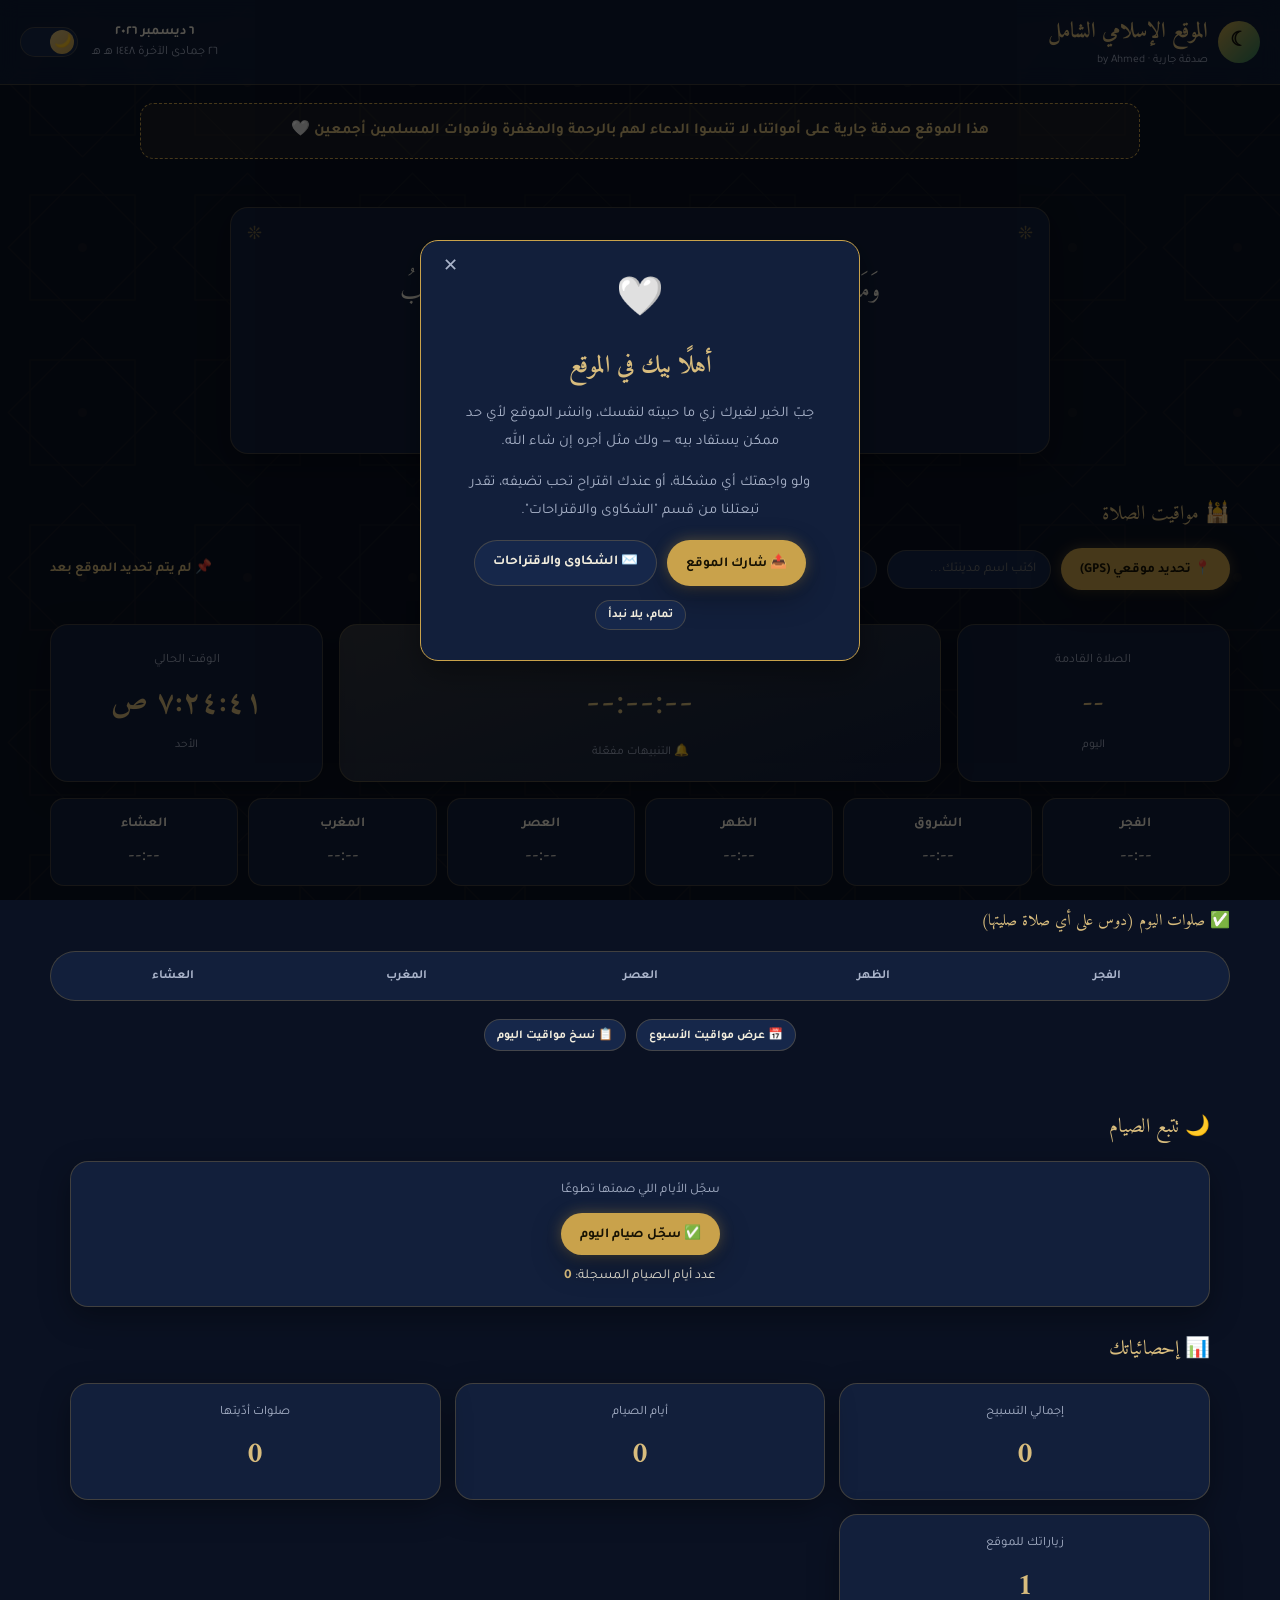
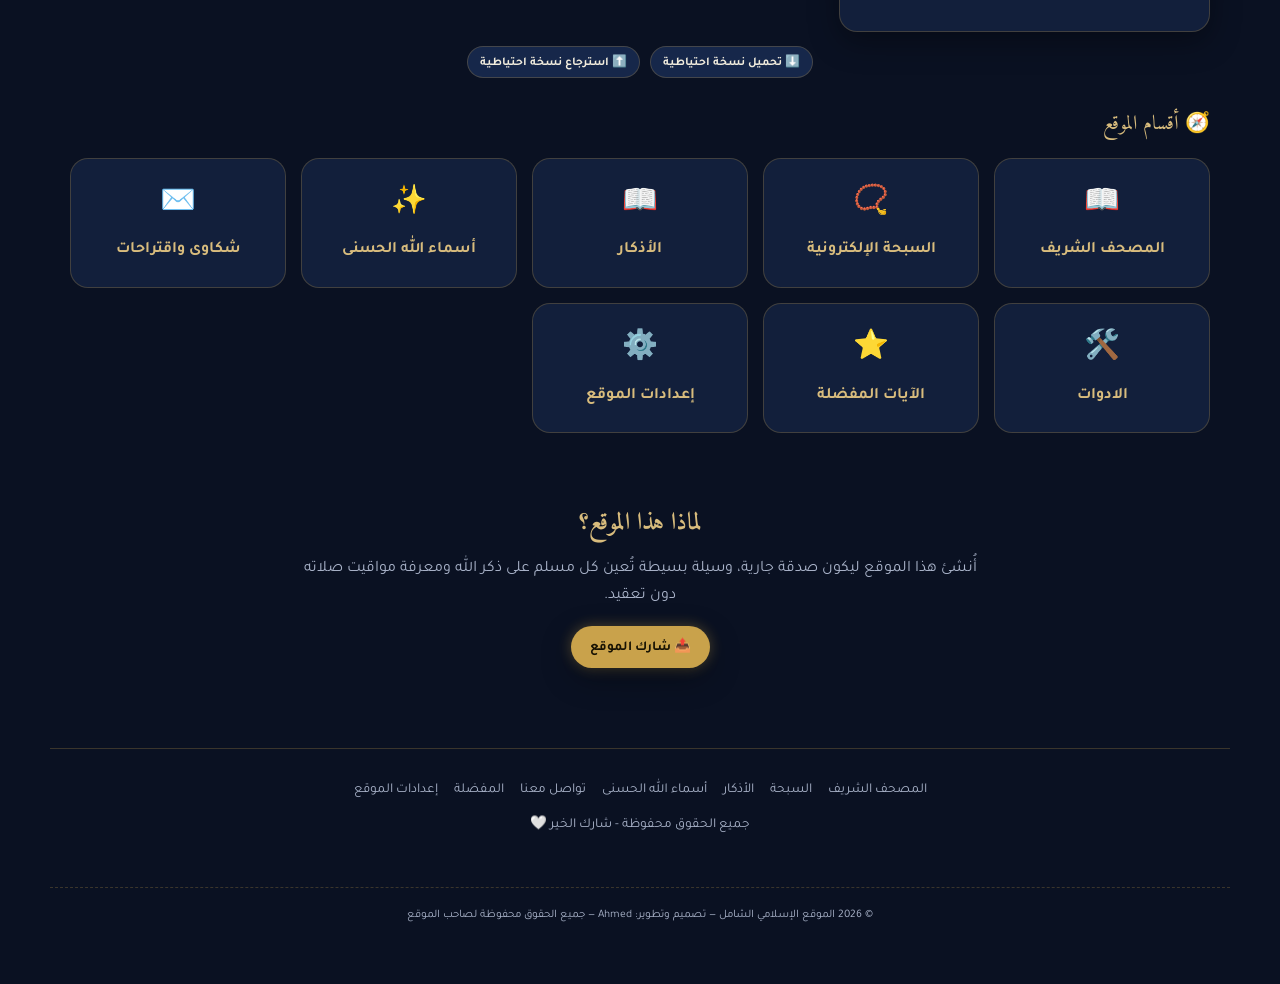
==== commit 717db505: "Integrate Google Tag Manager in index.html Added Google Tag Manager script for tracking." ====
--- a/index.html
+++ b/index.html
@@ -16,6 +16,15 @@
   جميع الحقوق محفوظة © 2026 - يُمنع نسخ أو إعادة نشر هذا الموقع دون إذن صاحبه
 -->
 <meta name="google-site-verification" content="Eki-u81I8eUBsj-ojE4woTypHLMoVRRAi8y-f43pErY" />
+  <!-- Google tag (gtag.js) -->
+<script async src="https://www.googletagmanager.com/gtag/js?id=G-66PQ408633"></script>
+<script>
+  window.dataLayer = window.dataLayer || [];
+  function gtag(){dataLayer.push(arguments);}
+  gtag('js', new Date());
+
+  gtag('config', 'G-66PQ408633');
+</script>
 </head>
 <body data-theme="dark">
 
--- a/style.css
+++ b/style.css
@@ -60,7 +60,7 @@
 }
 *{ box-sizing:border-box; margin:0; padding:0; }
 
-html{ scroll-behavior:smooth; }
+html{ scroll-behavior:auto; overscroll-behavior-x: none; overflow-x: hidden; max-width: 100%; }
 
 body{
   font-family: var(--font-body);
@@ -73,6 +73,8 @@
   min-height:100vh;
   padding-bottom: 40px;
   position: relative;
+  overflow-x: hidden;
+  overscroll-behavior-x: none;
 }
 
 /* =============== زخرفة إسلامية هادئة في الخلفية =============== */
@@ -290,11 +292,6 @@
   background-image: linear-gradient(135deg, var(--gold) 0%, var(--gold-bright) 50%, var(--gold) 100%);
   background-size: 220% 220%;
   box-shadow: var(--shadow), 0 0 14px 0 color-mix(in srgb, var(--gold) 40%, transparent);
-  animation: btnGoldGlow 3.2s ease-in-out infinite;
-}
-@keyframes btnGoldGlow{
-  0%, 100%{ background-position: 0% 50%; }
-  50%{ background-position: 100% 50%; }
 }
 .btn{
   position:relative; overflow:hidden;
@@ -316,10 +313,10 @@
 .location-label{ font-size:.85rem; color: var(--gold-bright); font-weight:700; }
 
 .prayer-flex{
-  display:grid; grid-template-columns: 1fr 2.2fr 1fr; gap:16px; align-items:stretch;
+  display:grid; grid-template-columns: minmax(0,1fr) minmax(0,2.2fr) minmax(0,1fr); gap:16px; align-items:stretch;
 }
 @media (max-width: 480px){
-  .prayer-flex{ grid-template-columns: 1fr 1.6fr 1fr; gap:8px; }
+  .prayer-flex{ grid-template-columns: minmax(0,1fr) minmax(0,1.6fr) minmax(0,1fr); gap:8px; }
   .side-card{ padding:10px 6px; }
   .side-card .value{ font-size:1.1rem; }
   .countdown{ font-size:1.35rem; }
@@ -341,11 +338,11 @@
 
 /* -------- مواقيت الصلاة: صف واحد على الشاشة الكبيرة، و3 أعمدة (صفين) على الموبايل عشان تتعرض كلها من غير ما تحتاج تسحب -------- */
 .times-grid{
-  display:grid; grid-template-columns: repeat(6, 1fr); gap:10px;
+  display:grid; grid-template-columns: repeat(6, minmax(0,1fr)); gap:10px;
 }
 @media (max-width: 700px){
   .times-grid{
-    grid-template-columns: repeat(3, 1fr);
+    grid-template-columns: repeat(3, minmax(0,1fr));
     gap:8px;
   }
 }
@@ -429,7 +426,7 @@
 /* =============== Quick nav cards =============== */
 .nav-cards{ display:grid; grid-template-columns: repeat(auto-fit, minmax(200px,1fr)); gap:15px; }
 @media (max-width: 480px){
-  .nav-cards{ grid-template-columns: repeat(2, 1fr); gap:10px; }
+  .nav-cards{ grid-template-columns: repeat(2, minmax(0,1fr)); gap:10px; }
   .nav-card{ padding: 16px 8px; }
   .nav-card .emoji{ font-size:1.4rem; margin-bottom:4px; }
   .nav-card .title{ font-size:.82rem; }
@@ -438,10 +435,9 @@
   background: var(--surface); border:1px solid var(--border); border-radius: var(--radius);
   padding: 22px 12px; text-align:center; transition: all .3s ease;
 }
-.nav-card{ transition: transform .3s cubic-bezier(.34,1.56,.64,1), border-color .3s ease, box-shadow .3s ease; animation: card-in .5s ease backwards; }
+.nav-card{ transition: transform .3s cubic-bezier(.34,1.56,.64,1), border-color .3s ease, box-shadow .3s ease; }
 .nav-card:hover{ transform: translateY(-6px) scale(1.02); border-color: var(--gold); box-shadow: var(--shadow); }
 .nav-card:active{ transform: translateY(-2px) scale(.98); }
-@keyframes card-in{ from{ opacity:0; transform: translateY(14px);} to{ opacity:1; transform:translateY(0);} }
 .nav-card .emoji{ font-size:1.8rem; margin-bottom:8px; }
 .nav-card .title{ font-weight:700; color: var(--gold-bright); }
 
@@ -496,7 +492,7 @@
 }
 .dua-item button{ color: var(--danger); font-size:1.1rem; }
 
-.stats-grid{ display:grid; grid-template-columns: repeat(3,1fr); gap:14px; margin-top:14px; }
+.stats-grid{ display:grid; grid-template-columns: repeat(3, minmax(0,1fr)); gap:14px; margin-top:14px; }
 @media (max-width:600px){ .stats-grid{ grid-template-columns: 1fr; } }
 
 /* =============== زرار العودة الكبير (للصفحات الفرعية) =============== */
@@ -517,3 +513,19 @@
 /* =============== إحصائيات: أزرار نسخ احتياطي =============== */
 .backup-row{ display:flex; gap:10px; margin-top:14px; flex-wrap:wrap; justify-content:center; }
 
+/* ===================================================================
+   حماية عامة ضد أي تحرك/سحب أفقي للموقع (تثبيت العرض)
+   السبب الأساسي لمشكلة "الموقع بيتحرك يمين وشمال" هو عناصر Grid/Flex
+   مش قادرة تنكمش تحت حجم محتواها (زي عمود التقويم أو خلية الصلاة)،
+   فبيدي عرض الصفحة كله يزيد عن الشاشة. القواعد دي تمنع ده نهائيًا.
+=================================================================== */
+html, body{ overflow-x: hidden; max-width: 100%; }
+.container, .header-inner, .prayer-top, .location-controls,
+.quran-toolbar, .reciter-bar, .verse-actions, .backup-row, .welcome-actions{
+  min-width: 0;
+}
+img, svg, video, canvas, iframe{ max-width: 100%; height: auto; }
+table{ max-width: 100%; }
+h1,h2,h3,h4,p,span,a,button,label,div{ overflow-wrap: break-word; }
+input, select, textarea{ max-width: 100%; }
+
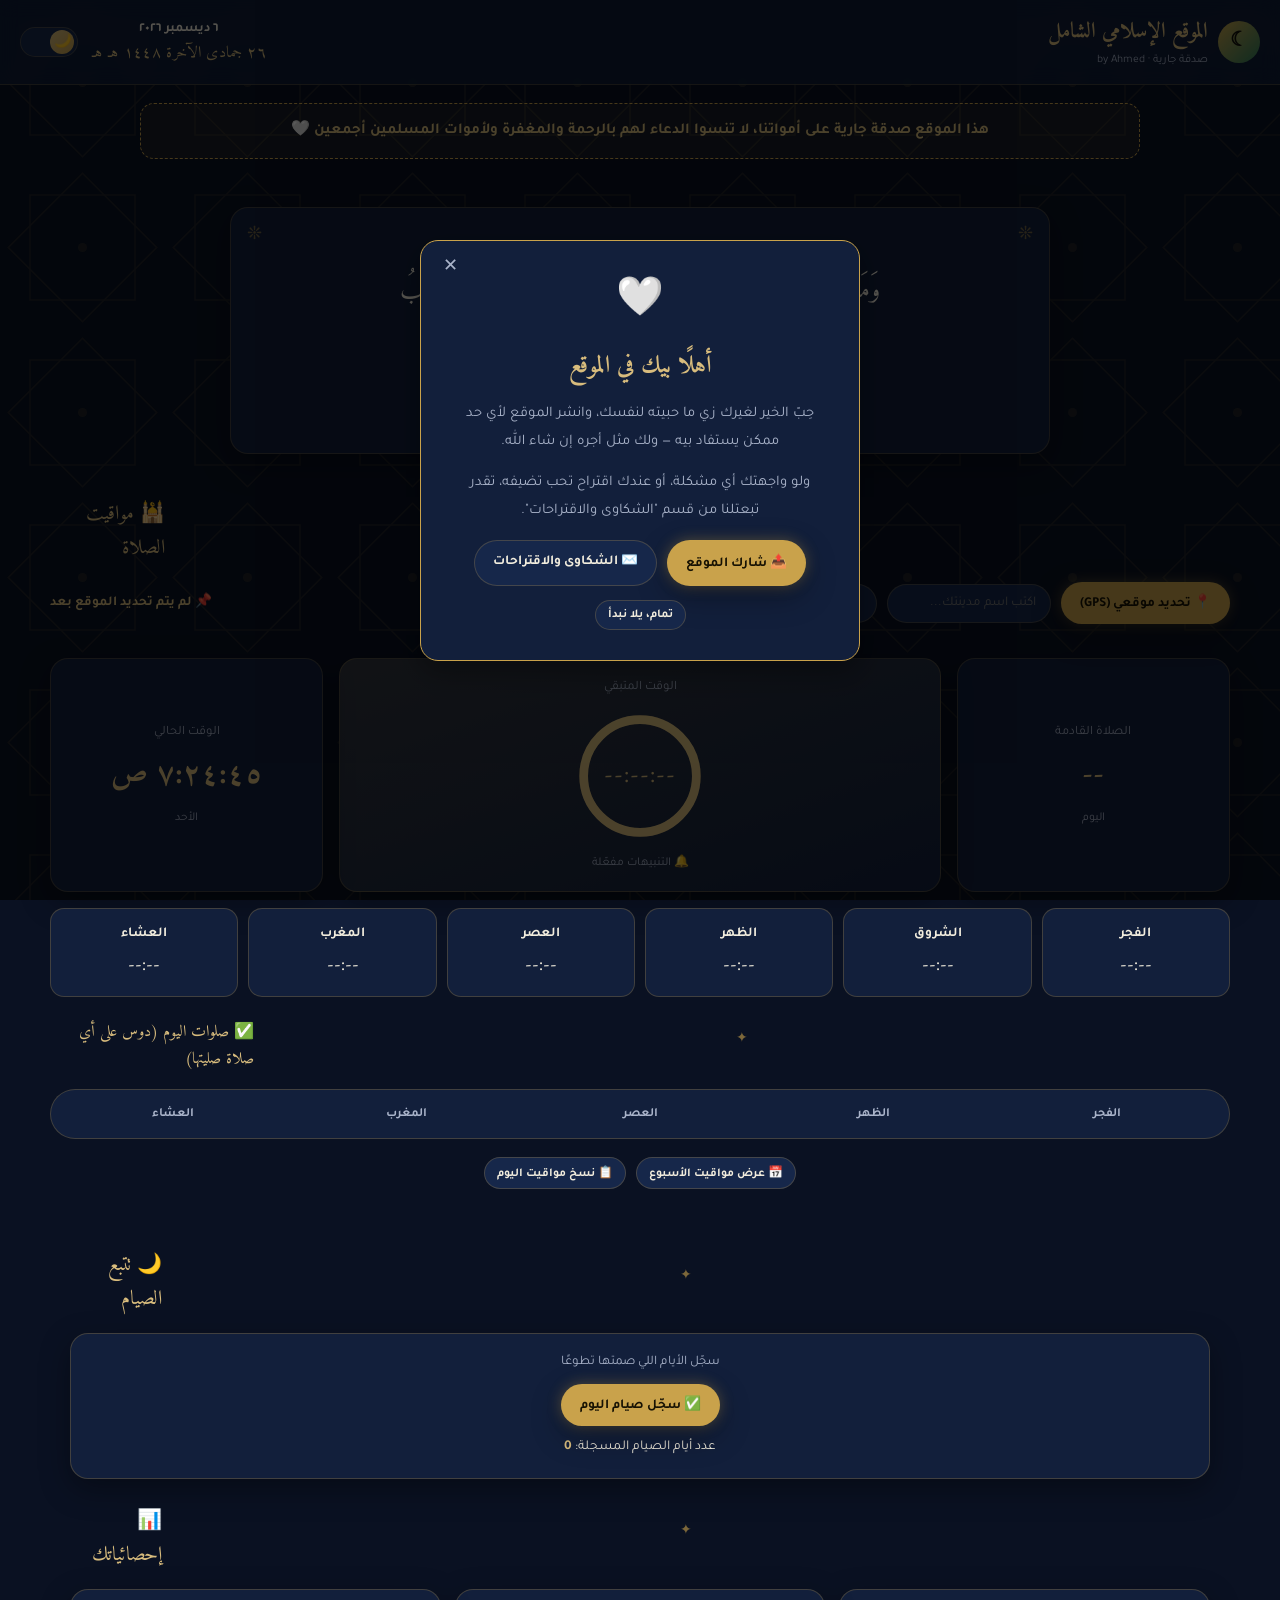
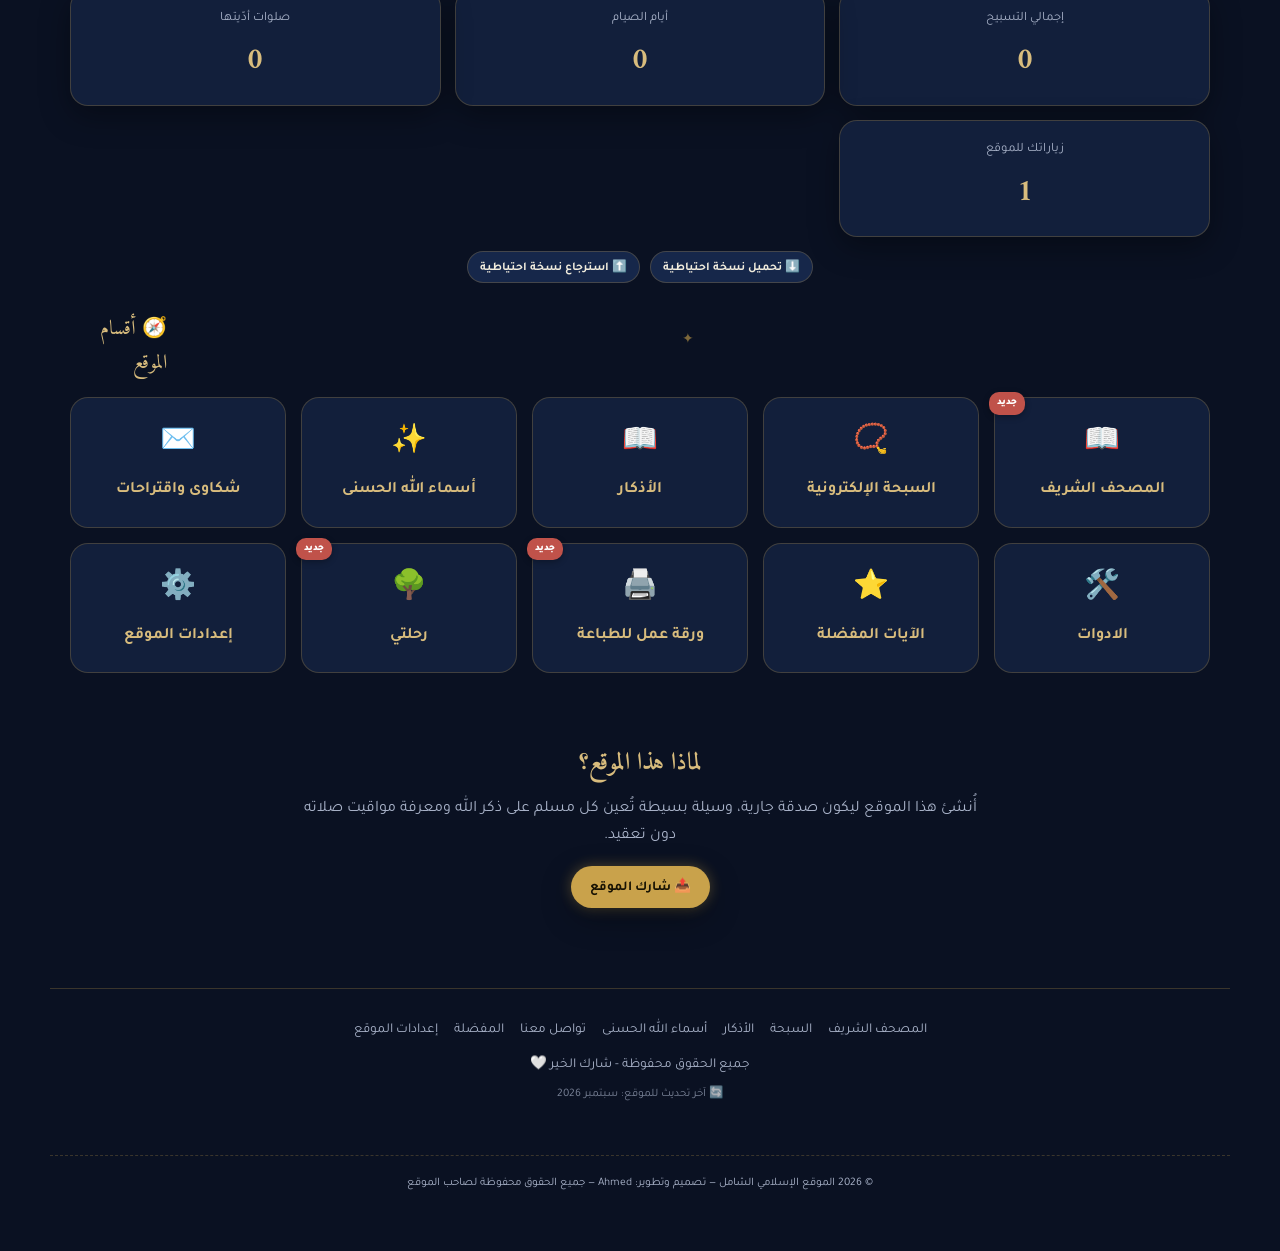
==== commit d057d16e: "Add files via upload" ====
--- a/index.html
+++ b/index.html
@@ -9,6 +9,10 @@
 <meta name="author" content="Ahmed">
 <link rel="manifest" href="manifest.json?v=5">
 <meta name="theme-color" content="#c9a24b">
+<link rel="stylesheet" href="tokens.css?v=1">
+<link rel="preconnect" href="https://fonts.googleapis.com">
+<link rel="preconnect" href="https://fonts.gstatic.com" crossorigin>
+<link rel="stylesheet" href="https://fonts.googleapis.com/css2?family=Amiri:wght@400;700&family=Tajawal:wght@300;400;500;700;900&display=swap">
 <link rel="stylesheet" href="style.css?v=5">
 <script src="settings-core.js?v=1"></script>
 <!--
@@ -16,17 +20,8 @@
   جميع الحقوق محفوظة © 2026 - يُمنع نسخ أو إعادة نشر هذا الموقع دون إذن صاحبه
 -->
 <meta name="google-site-verification" content="Eki-u81I8eUBsj-ojE4woTypHLMoVRRAi8y-f43pErY" />
-  <!-- Google tag (gtag.js) -->
-<script async src="https://www.googletagmanager.com/gtag/js?id=G-66PQ408633"></script>
-<script>
-  window.dataLayer = window.dataLayer || [];
-  function gtag(){dataLayer.push(arguments);}
-  gtag('js', new Date());
-
-  gtag('config', 'G-66PQ408633');
-</script>
 </head>
-<body data-theme="dark">
+<body data-theme="dark" class="page-fade-init">
 
 <div class="welcome-modal" id="welcomeModal">
   <div class="welcome-modal-content">
@@ -57,6 +52,7 @@
         <b id="gregorianDate">--/--/----</b>
         <span id="hijriDate">-- -- ----هـ</span>
       </div>
+      <button class="btn small primary hidden" id="installAppBtn">📲 ثبّت التطبيق</button>
       <button class="theme-toggle" id="themeToggle" aria-label="تبديل الوضع">
         <span class="knob"><i id="themeIcon">🌙</i></span>
       </button>
@@ -119,7 +115,13 @@
     </div>
     <div class="side-card next-prayer-card">
       <span class="label">الوقت المتبقي</span>
-      <span class="countdown" id="countdownDisplay">--:--:--</span>
+      <div class="countdown-ring-wrap">
+        <svg class="countdown-ring" viewBox="0 0 120 120">
+          <circle class="ring-bg" cx="60" cy="60" r="52"></circle>
+          <circle class="ring-fg" id="countdownRingFg" cx="60" cy="60" r="52"></circle>
+        </svg>
+        <span class="countdown" id="countdownDisplay">--:--:--</span>
+      </div>
       <span class="sub" id="dndSub">🔔 التنبيهات مفعّلة</span>
     </div>
     <div class="side-card">
@@ -155,7 +157,7 @@
   </div>
   <div class="weekly-table-wrap" id="weeklyTableWrap">
     <table class="weekly" id="weeklyTable">
-      <thead><tr><th>اليوم</th><th>الفجر</th><th>الظهر</th><th>العصر</th><th>المغرب</th><th>العشاء</th></tr></thead>
+      <thead><tr><th>اليوم</th><th class="col-fajr">الفجر</th><th class="col-dhuhr">الظهر</th><th class="col-asr">العصر</th><th class="col-maghrib">المغرب</th><th class="col-isha">العشاء</th></tr></thead>
       <tbody id="weeklyTableBody"></tbody>
     </table>
   </div>
@@ -191,7 +193,6 @@
   </div>
 </section>
 
-<!-- 5. أقسام الموقع -->
 <section class="container" style="margin-top:30px;">
   <div class="section-title">🧭 أقسام الموقع</div>
   <div class="nav-cards">
@@ -202,7 +203,8 @@
     <a class="nav-card" href="contact.html"><div class="emoji">✉️</div><div class="title">شكاوى واقتراحات</div></a>
     <a class="nav-card" href="tools.html"><div class="emoji">🛠️</div><div class="title">الادوات</div></a>
     <a class="nav-card" href="favorites.html"><div class="emoji">⭐</div><div class="title">الآيات المفضلة</div></a>
-    <a class="nav-card" href="settings.html"><div class="emoji">⚙️</div><div class="title">إعدادات الموقع</div></a>
+    <a class="nav-card" href="worksheet.html"><div class="emoji">🖨️</div><div class="title">ورقة عمل للطباعة</div></a>
+    <a class="nav-card" href="progress.html"><div class="emoji">🌳</div><div class="title">رحلتي</div></a>    <a class="nav-card" href="settings.html"><div class="emoji">⚙️</div><div class="title">إعدادات الموقع</div></a>
   </div>
 </section>
 
@@ -223,6 +225,7 @@
     <a href="settings.html">إعدادات الموقع</a>
   </div>
   <p>جميع الحقوق محفوظة - شارك الخير 🤍</p>
+  <p class="last-updated">🔄 آخر تحديث للموقع: سبتمبر 2026</p>
 </footer>
 
 <div class="copyright-footer container">
@@ -239,5 +242,6 @@
 <audio id="audioNearMaghrib" src="audio/maghrib_near.mp3" preload="auto"></audio>
 <audio id="audioNearIsha" src="audio/isha_near.mp3" preload="auto"></audio>
 <script src="script.js?v=5"></script>
+<script src="transitions.js?v=1"></script>
 </body>
 </html>
--- a/tokens.css
+++ b/tokens.css
@@ -0,0 +1,54 @@
+/* ===================================================================
+   tokens.css — نظام Design Tokens المركزي للموقع
+   كل الألوان والخطوط والمسافات بتتعرّف هنا مرة واحدة بس، وأي ملف CSS
+   تاني في الموقع (style.css، quran.css، ...) بياخد منها عن طريق var().
+   لو عايز تغيّر شكل الموقع كله، غيّر هنا بس.
+=================================================================== */
+:root{
+  /* -------- الوضع الليلي (افتراضي) -------- */
+  --bg-1:#0a1122;
+  --bg-2:#101b33;
+  --bg-gradient: radial-gradient(1200px 600px at 80% -10%, #16233f 0%, transparent 60%),
+                 linear-gradient(180deg, #0a1122 0%, #0d1730 100%);
+  --surface: #121f3b;
+  --surface-2: #16274a;
+  --border: rgba(201,162,75,.25);
+  --text: #f1ecdd;
+  --text-dim: #a9b3c9;
+  --gold: #c9a24b;
+  --gold-bright: #e6c877;
+  --green: #2e7d5b;
+  --green-bright:#3fa578;
+  --danger:#c0524a;
+  --star-color: #ffd24d;   /* لون مميز مختلف عن أزرار الموقع العادية، مخصص لكل نجوم/زراير المفضلة */
+  --star-color-hover: #ffdf80;
+
+  /* -------- مسافات وأشكال -------- */
+  --shadow: 0 10px 30px rgba(0,0,0,.35);
+  --radius: 18px;
+  --radius-sm: 12px;
+  --radius-pill: 30px;
+
+  /* -------- خطوط -------- */
+  --font-display: 'Amiri', serif;
+  --font-body: 'Tajawal', sans-serif;
+}
+
+[data-theme="light"]{
+  --bg-1: #f3f4f6;
+  --bg-2: #e5e7eb;
+  --bg-gradient: none;
+  --surface: #ffffff;
+  --surface-2: #f9fafb;
+  --text: #1f2937;
+  --text-dim: #6b7280;
+  --green: #006c35;
+  --green-bright: #009e60;
+  --gold: #facc15;
+  --gold-bright: #fbbf24;
+  --border: #e5e7eb;
+  --danger: #ef4444;
+  --star-color: #f59e0b;
+  --star-color-hover: #fbbf24;
+  --shadow: 0 5px 15px rgba(0,0,0,0.05);
+}
--- a/style.css
+++ b/style.css
@@ -4,61 +4,16 @@
                  ورقي/عاجي + دهبي هادي (وضع نهاري)
 =================================================================== */
 
-@import url('https://fonts.googleapis.com/css2?family=Amiri:wght@400;700&family=Tajawal:wght@300;400;500;700;900&display=swap');
-
-:root{
-  /* -------- Dark (default) -------- */
-  --bg-1:#0a1122;
-  --bg-2:#101b33;
-  --bg-gradient: radial-gradient(1200px 600px at 80% -10%, #16233f 0%, transparent 60%),
-                 linear-gradient(180deg, #0a1122 0%, #0d1730 100%);
-  --surface: #121f3b;
-  --surface-2: #16274a;
-  --border: rgba(201,162,75,.25);
-  --text: #f1ecdd;
-  --text-dim: #a9b3c9;
-  --gold: #c9a24b;
-  --gold-bright: #e6c877;
-  --green: #2e7d5b;
-  --green-bright:#3fa578;
-  --danger:#c0524a;
-  --shadow: 0 10px 30px rgba(0,0,0,.35);
-  --radius: 18px;
-  --font-display: 'Amiri', serif;
-  --font-body: 'Tajawal', sans-serif;
-}
-
-[data-theme="light"]{
-
-  /* 🎯 خلفية شبه الصورة بالظبط */
-  --bg-1: #f3f4f6;
-  --bg-2: #e5e7eb;
-
-  /* ❌ مفيش جراديانت عشان ميبهتش */
-  --bg-gradient: none;
-
-  /* 📦 الكروت */
-  --surface: #ffffff;
-  --surface-2: #f9fafb;
-
-  /* ✍️ النص */
-  --text: #1f2937;
-  --text-dim: #6b7280;
-
-  /* 🌿 أخضر إسلامي */
-  --green: #006c35;
-  --green-bright: #009e60;
-
-  /* 🟡 الأصفر */
-  --gold: #facc15;
-  --gold-bright: #fbbf24;
-
-  --border: #e5e7eb;
-  --danger: #ef4444;
-
-  --shadow: 0 5px 15px rgba(0,0,0,0.05);
-}
+/* الخطوط بقت متحمّلة عبر <link> في كل صفحة HTML بدل @import، عشان تتحمّل
+   على التوازي مع style.css نفسه بدل ما تستنى تحميله الأول (أسرع في الفتح) */
+
+/* ألوان وخطوط الموقع بقت كلها في tokens.css (نظام Design Tokens مركزي)،
+   وده الملف الوحيد اللي المفروض تتعدل فيه لو عايز تغيّر شكل الموقع كله. */
 *{ box-sizing:border-box; margin:0; padding:0; }
+.hidden{ display:none !important; }
+body.page-fade-init{ opacity:0; }
+body.page-fade-in{ opacity:0; transition: opacity .22s ease; }
+body.page-fade-in.page-visible{ opacity:1; }
 
 html{ scroll-behavior:auto; overscroll-behavior-x: none; overflow-x: hidden; max-width: 100%; }
 
@@ -86,9 +41,9 @@
   position: fixed; inset:0; z-index:-1; pointer-events:none;
   background-image: var(--decor-image, url("data:image/svg+xml,%3Csvg xmlns='http://www.w3.org/2000/svg' width='110' height='110' viewBox='0 0 110 110'%3E%3Cg fill='none' stroke='%23c9a24b' stroke-width='1'%3E%3Crect x='20' y='20' width='70' height='70'/%3E%3Crect x='20' y='20' width='70' height='70' transform='rotate(45 55 55)'/%3E%3Ccircle cx='55' cy='55' r='3' fill='%23c9a24b' stroke='none'/%3E%3C/g%3E%3C/svg%3E"));
   background-size: var(--decor-size, 165px) var(--decor-size, 165px);
-  opacity: .05;
-}
-[data-theme="light"] body::before{ opacity:.07; }
+  opacity: var(--decor-opacity, .12);
+}
+[data-theme="light"] body::before{ opacity: calc(var(--decor-opacity, .12) + .03); }
 
 /* =============== حجم الخط العام (من إعدادات الموقع) =============== */
 html{ font-size: calc(16px * var(--font-scale, 1)); }
@@ -154,6 +109,7 @@
 
 .header-date{ text-align:center; font-size:.8rem; color: var(--text-dim); line-height:1.5; }
 .header-date b{ color: var(--text); font-weight:700; display:block; font-size:.85rem; }
+#hijriDate{ font-family: var(--font-display); font-size:1rem; color: var(--gold-bright); display:block; margin-top:2px; letter-spacing:.3px; }
 
 /* -------- زرار الهلال/الشمس -------- */
 .theme-toggle{
@@ -336,6 +292,17 @@
 .next-prayer-card{ background: linear-gradient(160deg, color-mix(in srgb, var(--gold) 18%, var(--surface)), var(--surface)); }
 .countdown{ font-family: var(--font-display); font-size: 2.4rem; color: var(--gold-bright); letter-spacing: 1px; }
 
+/* -------- عداد دائري حول الوقت المتبقي -------- */
+.countdown-ring-wrap{ position:relative; width:130px; height:130px; margin:6px auto; display:flex; align-items:center; justify-content:center; }
+.countdown-ring{ position:absolute; inset:0; width:100%; height:100%; transform: rotate(-90deg); }
+.countdown-ring .ring-bg{ fill:none; stroke: var(--border); stroke-width:8; }
+.countdown-ring .ring-fg{
+  fill:none; stroke: var(--gold-bright); stroke-width:8; stroke-linecap:round;
+  stroke-dasharray: 327; stroke-dashoffset: 0; transition: stroke-dashoffset .6s linear;
+}
+.countdown-ring-wrap .countdown{ font-size:1.5rem; position:relative; z-index:1; }
+@media (max-width:480px){ .countdown-ring-wrap{ width:105px; height:105px; } .countdown-ring-wrap .countdown{ font-size:1.2rem; } }
+
 /* -------- مواقيت الصلاة: صف واحد على الشاشة الكبيرة، و3 أعمدة (صفين) على الموبايل عشان تتعرض كلها من غير ما تحتاج تسحب -------- */
 .times-grid{
   display:grid; grid-template-columns: repeat(6, minmax(0,1fr)); gap:10px;
@@ -382,6 +349,14 @@
 table.weekly{ width:100%; border-collapse: collapse; background: var(--surface); border-radius: var(--radius); overflow:hidden; }
 table.weekly th, table.weekly td{ padding:10px 8px; text-align:center; font-size:.8rem; border-bottom:1px solid var(--border); }
 table.weekly th{ background: var(--surface-2); color: var(--gold-bright); }
+
+/* -------- ألوان مميزة خفيفة لكل عمود صلاة في جدول الأسبوع -------- */
+.col-fajr{ background: color-mix(in srgb, #5b8def 10%, transparent); }
+.col-dhuhr{ background: color-mix(in srgb, var(--gold) 12%, transparent); }
+.col-asr{ background: color-mix(in srgb, #e08a3c 10%, transparent); }
+.col-maghrib{ background: color-mix(in srgb, #c0524a 10%, transparent); }
+.col-isha{ background: color-mix(in srgb, #7c5cff 10%, transparent); }
+th.col-fajr, th.col-dhuhr, th.col-asr, th.col-maghrib, th.col-isha{ background: var(--surface-2); }
 
 /* =============== Friday Banner =============== */
 .friday-banner{
@@ -433,13 +408,19 @@
 }
 .nav-card{
   background: var(--surface); border:1px solid var(--border); border-radius: var(--radius);
-  padding: 22px 12px; text-align:center; transition: all .3s ease;
+  padding: 22px 12px; text-align:center; transition: all .3s ease; position:relative;
 }
 .nav-card{ transition: transform .3s cubic-bezier(.34,1.56,.64,1), border-color .3s ease, box-shadow .3s ease; }
 .nav-card:hover{ transform: translateY(-6px) scale(1.02); border-color: var(--gold); box-shadow: var(--shadow); }
 .nav-card:active{ transform: translateY(-2px) scale(.98); }
 .nav-card .emoji{ font-size:1.8rem; margin-bottom:8px; }
 .nav-card .title{ font-weight:700; color: var(--gold-bright); }
+.new-badge{
+  position:absolute; top:-6px; left:-6px; background: var(--danger); color:#fff;
+  font-size:.62rem; font-weight:900; padding:3px 8px; border-radius:10px;
+  box-shadow: 0 2px 6px rgba(0,0,0,.3); animation: pulse-badge 1.6s ease-in-out infinite;
+}
+@keyframes pulse-badge{ 0%,100%{ transform:scale(1); } 50%{ transform:scale(1.12); } }
 
 /* =============== Footer =============== */
 .site-footer{
@@ -448,11 +429,19 @@
 }
 .footer-links{ display:flex; gap:16px; justify-content:center; margin-bottom:12px; flex-wrap:wrap; }
 .footer-links a:hover{ color: var(--gold); }
+.last-updated{ margin-top:8px; font-size:.72rem; opacity:.7; }
 
 /* =============== Section title =============== */
 .section-title{
   display:flex; align-items:center; gap:10px; margin-bottom:16px;
   font-family: var(--font-display); font-size:1.25rem; color: var(--gold-bright);
+}
+
+/* -------- زخرفة فاصلة بسيطة قبل كل قسم رئيسي -------- */
+.section-title::before{
+  content:'✦'; display:block; width:100%; text-align:center; color: var(--gold);
+  font-size:.9rem; margin-bottom:14px; opacity:.6; letter-spacing:10px;
+  order:-1; flex-basis:100%;
 }
 
 /* Animations */
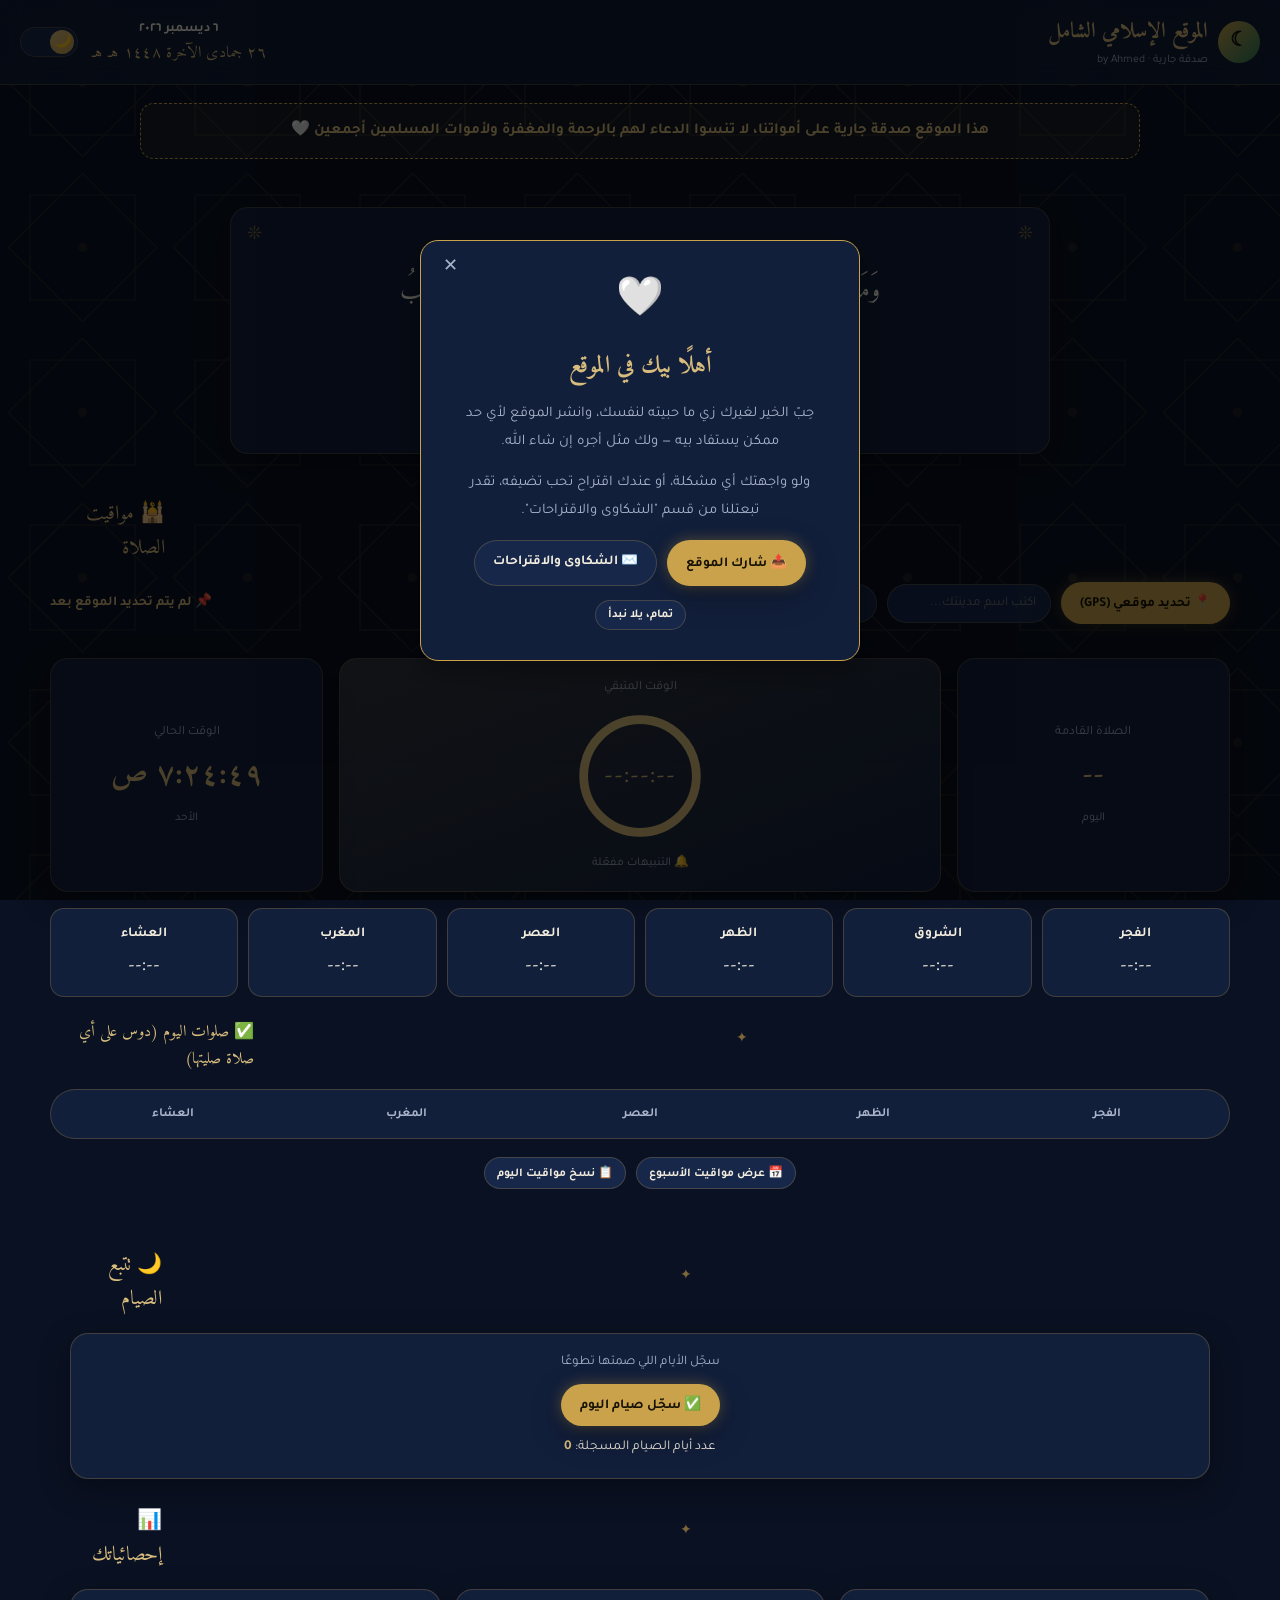
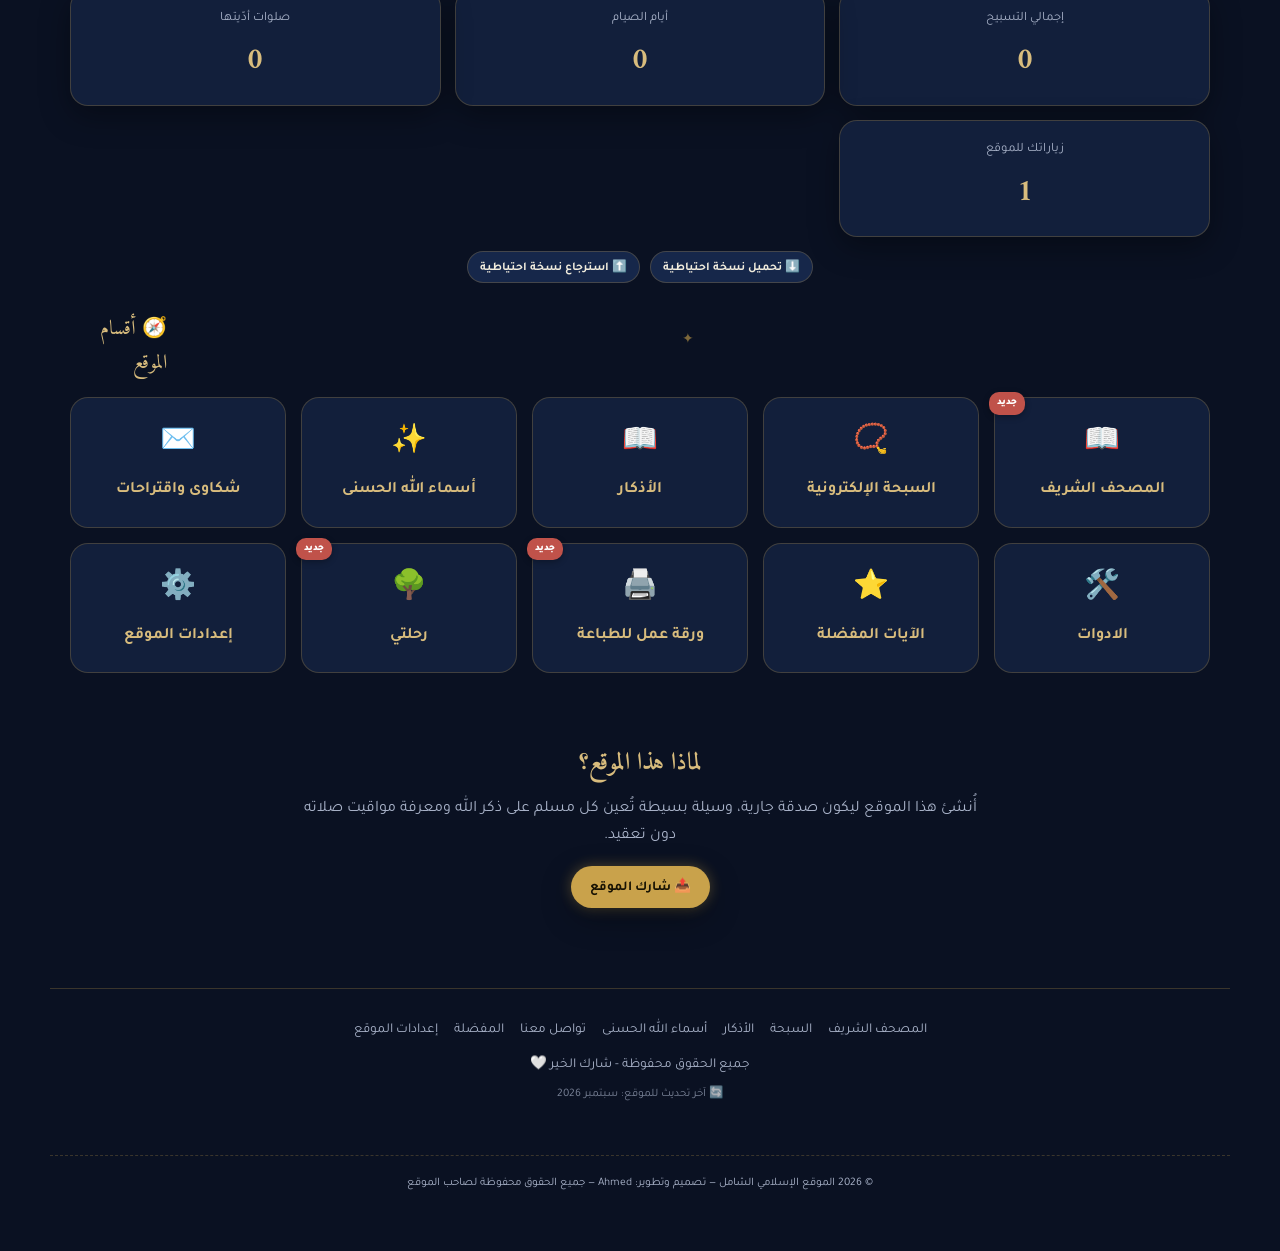
==== commit cfd34b7e: "Integrate Google Analytics tracking script Added Google Analytics tracking code to the HTML." ====
--- a/index.html
+++ b/index.html
@@ -1,6 +1,16 @@
 <!DOCTYPE html>
 <html lang="ar" dir="rtl">
 <head>
+  <!-- Google tag (gtag.js) -->
+<script async src="https://www.googletagmanager.com/gtag/js?id=G-XXXXXXXXXX"></script>
+<script>
+  window.dataLayer = window.dataLayer || [];
+  function gtag(){dataLayer.push(arguments);}
+  gtag('js', new Date());
+
+  gtag('config', 'G-XXXXXXXXXX');
+</script>
+  
 <meta charset="UTF-8">
 <meta name="viewport" content="width=device-width, initial-scale=1.0">
 <title id="pageTitle">الرفيق للعبادات</title>
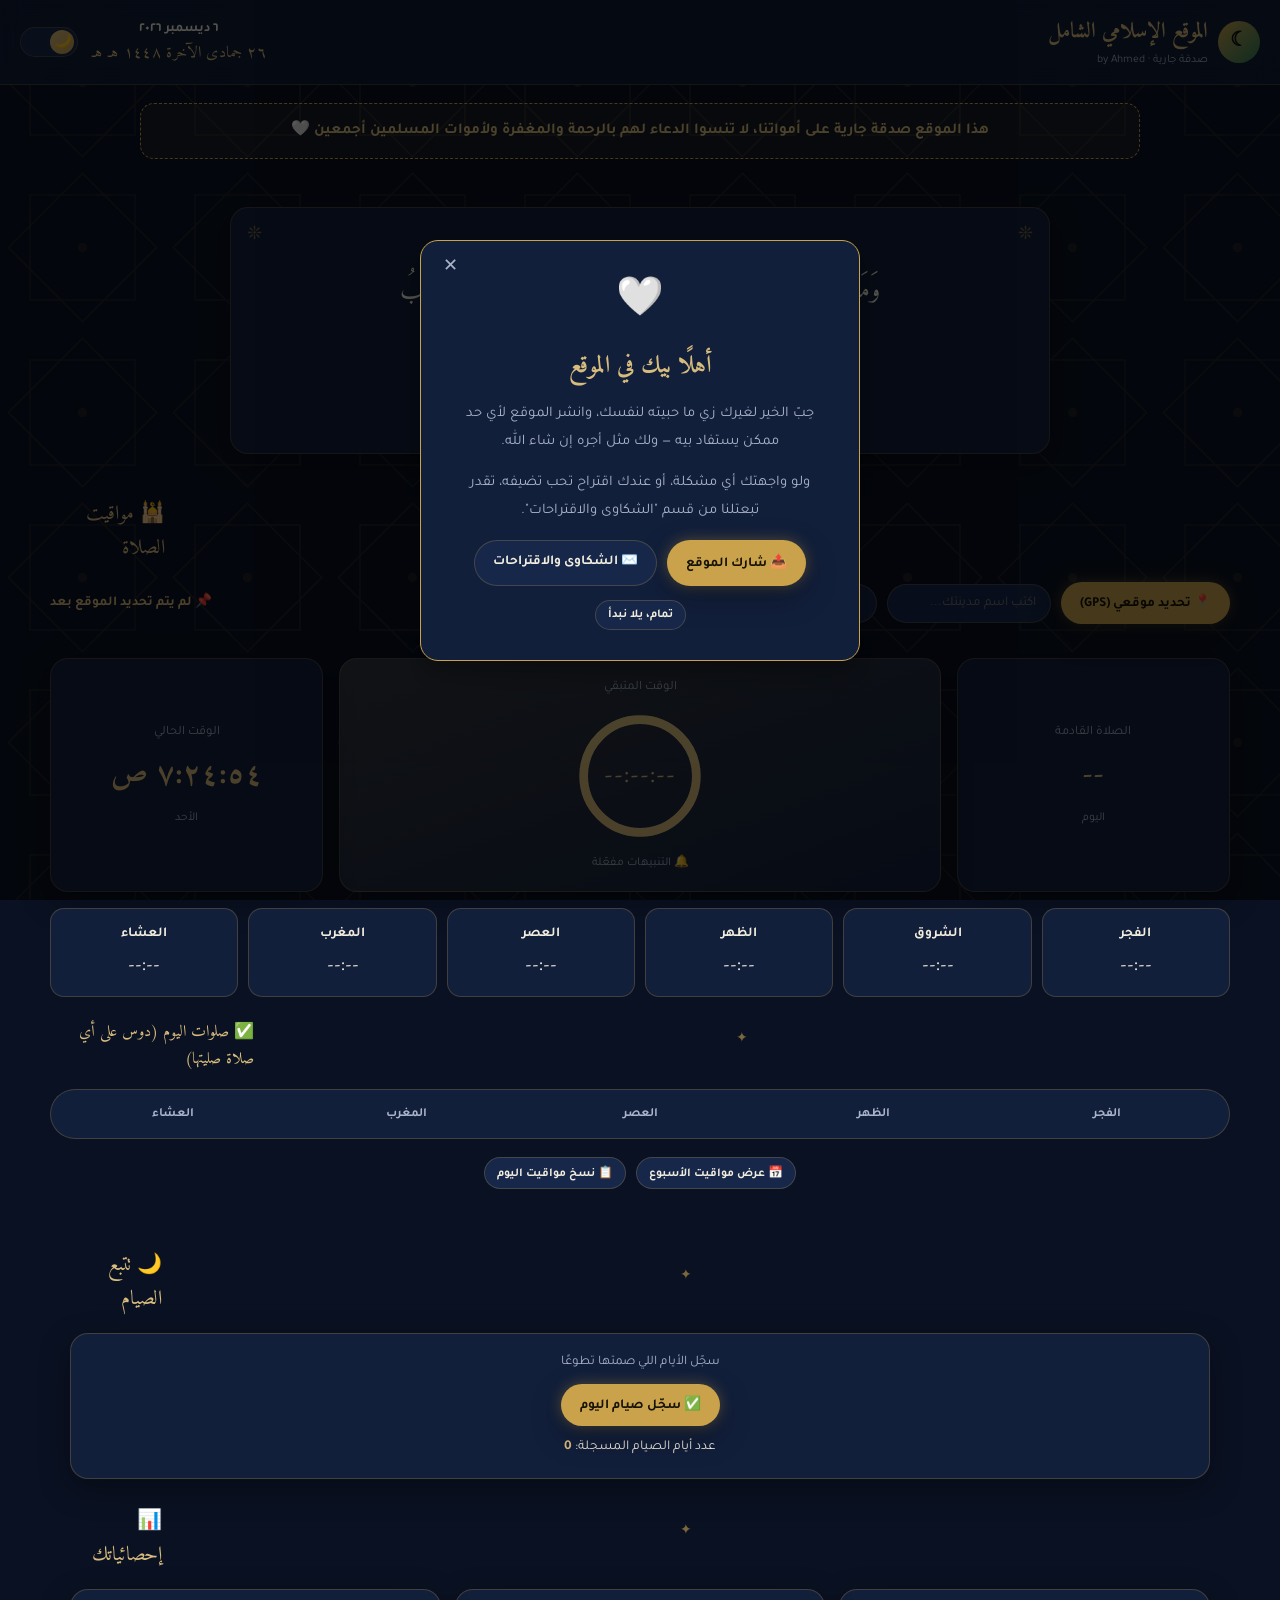
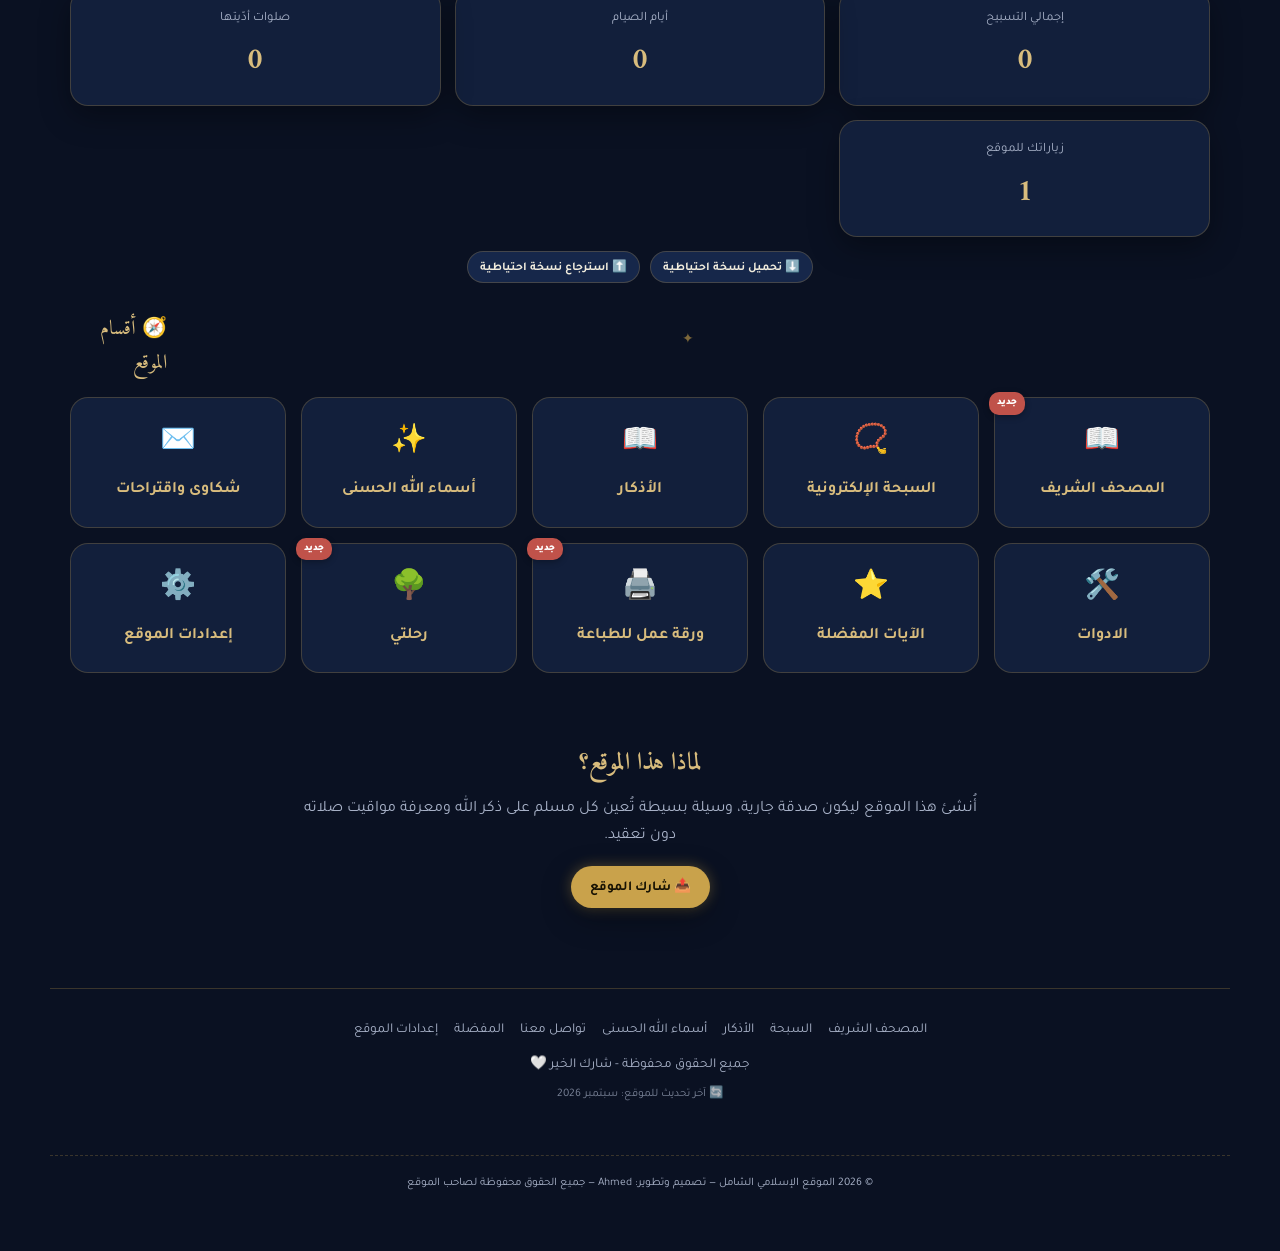
==== commit f098faad: "Update Google Analytics ID in index.html" ====
--- a/index.html
+++ b/index.html
@@ -2,15 +2,15 @@
 <html lang="ar" dir="rtl">
 <head>
   <!-- Google tag (gtag.js) -->
-<script async src="https://www.googletagmanager.com/gtag/js?id=G-XXXXXXXXXX"></script>
+<script async src="https://www.googletagmanager.com/gtag/js?id=G-66PQ408633"></script>
 <script>
   window.dataLayer = window.dataLayer || [];
   function gtag(){dataLayer.push(arguments);}
   gtag('js', new Date());
 
-  gtag('config', 'G-XXXXXXXXXX');
+  gtag('config', 'G-66PQ408633');
 </script>
-  
+
 <meta charset="UTF-8">
 <meta name="viewport" content="width=device-width, initial-scale=1.0">
 <title id="pageTitle">الرفيق للعبادات</title>
